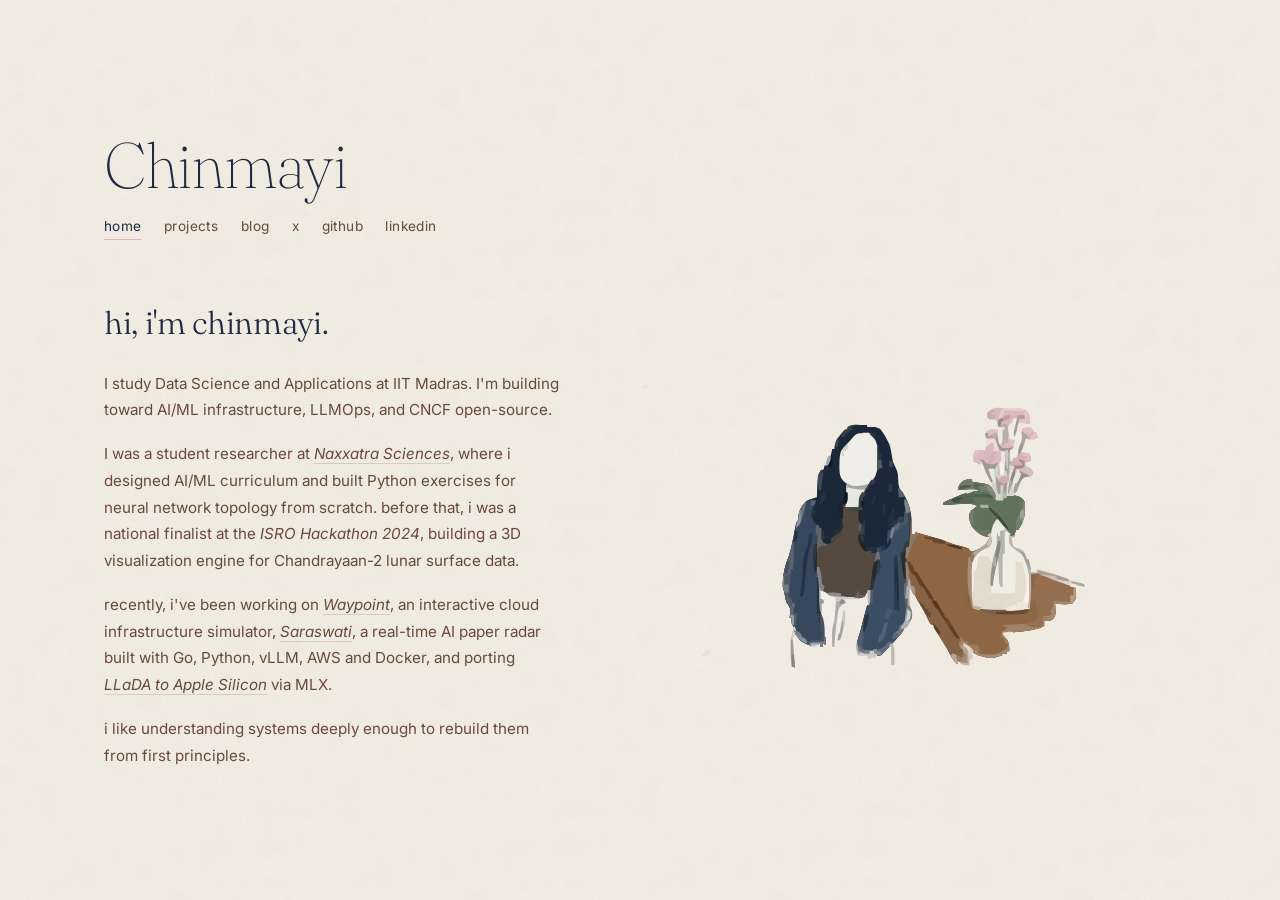
==== index.html @ 8ef13b46 "v1 of minimalistic v" ====
<!DOCTYPE html>
<html lang="en">

<head>
  <meta charset="UTF-8">
  <meta name="viewport" content="width=device-width, initial-scale=1.0">
  <title>Chinmayi</title>
  <meta name="description" content="Chinmayi — systems, inference, open source.">
  <meta name="author" content="Chinmayi">
  <link rel="preconnect" href="https://fonts.googleapis.com">
  <link rel="preconnect" href="https://fonts.gstatic.com" crossorigin>
  <link
    href="https://fonts.googleapis.com/css2?family=Fraunces:opsz,wght@9..144,100;9..144,300;9..144,400;9..144,600&family=Inter:wght@400;500&display=swap"
    rel="stylesheet">
  <link rel="stylesheet" href="style.css">
</head>

<body>
  <div class="page-home">

    <header class="site-header">
      <h1 class="site-title"><a href="/">Chinmayi</a></h1>
      <nav class="site-nav" aria-label="Main navigation">
        <a class="nav-link active" href="/">home</a>
        <a class="nav-link" href="/projects">projects</a>
        <a class="nav-link" href="/blogs">blog</a>
        <a href="https://x.com/realrizzler13" class="nav-link" target="_blank" rel="noopener">X</a>
        <a href="https://github.com/rizzler13" class="nav-link" target="_blank" rel="noopener">GitHub</a>
        <a href="https://www.linkedin.com/in/chinmayi-kr" class="nav-link" target="_blank" rel="noopener">LinkedIn</a>
      </nav>
    </header>

    <main>
      <div class="hero">

        <div class="hero-text">
          <h2 class="greeting">hi, i'm chinmayi.</h2>

          <div class="bio">
            <p>I study Data Science and Applications at
              IIT Madras. I'm building toward AI/ML
              infrastructure, LLMOps, and CNCF open-source.</p>

            <p>I was a student researcher at <i><a href="https://naxxatra.com" target="_blank" rel="noopener">Naxxatra
                  Sciences</a></i>,
              where i designed AI/ML curriculum and built Python exercises for neural network topology from
              scratch. before that, i was a national finalist at the <i>ISRO Hackathon 2024</i>, building a 3D
              visualization engine for Chandrayaan-2 lunar surface data.</p>

            <p>recently, i've been working on <i><a href="https://d30924xgb9fh2u.cloudfront.net" target="_blank"
                  rel="noopener">Waypoint</a></i>, an interactive cloud infrastructure simulator, <i><a
                  href="https://d22a5eltm3ki72.cloudfront.net" target="_blank" rel="noopener">Saraswati</a></i>, a
              real-time AI paper radar built with Go, Python, vLLM, AWS and
              Docker, and porting <i><a href="https://github.com/Chinmayi-KR/diffusion-mlx" target="_blank"
                  rel="noopener">LLaDA to Apple
                  Silicon</a></i> via MLX.</p>

            <p>i like understanding systems deeply enough to rebuild them from first principles.</p>
          </div>
        </div>

        <div class="hero-illustration">
          <img src="picsvg.svg" alt="Illustration of Chinmayi" width="476" height="312">
        </div>

      </div>
    </main>

  </div>
</body>

</html>
---- style.css ----
@import url('https://fonts.googleapis.com/css2?family=Fraunces:opsz,wght@9..144,100;9..144,300;9..144,400;9..144,600&family=Inter:wght@400;500&display=swap');

/* ═══════════════════════════════════════════
   Design Tokens
   ═══════════════════════════════════════════ */

:root {
  --cream: #F3EEE4;
  --cream-dark: #E8E1D5;
  --navy: #1F2A44;
  --terracotta: #6B4A3A;
  --blush: #E8B4C0;
  --border: #D8D0C4;
  --border-light: #E5DDD1;

  --font-serif: 'Fraunces', 'Georgia', serif;
  --font-sans: 'Inter', -apple-system, 'Helvetica Neue', sans-serif;
}

/* ═══════════════════════════════════════════
   Reset & Base
   ═══════════════════════════════════════════ */

*,
*::before,
*::after {
  margin: 0;
  padding: 0;
  box-sizing: border-box;
}

html {
  scroll-behavior: smooth;
  background: var(--cream);
}

body {
  min-height: 100vh;
  background: var(--cream);
  color: var(--terracotta);
  font-family: var(--font-sans);
  font-size: 16px;
  line-height: 1.78;
  -webkit-font-smoothing: antialiased;
  -moz-osx-font-smoothing: grayscale;
}

/* ═══════════════════════════════════════════
   Paper-grain noise texture — crushed paper
   ═══════════════════════════════════════════ */

body::before {
  content: '';
  position: fixed;
  inset: 0;
  z-index: 9999;
  pointer-events: none;
  opacity: 0.06;
  mix-blend-mode: multiply;
  background-image: url("data:image/svg+xml,%3Csvg xmlns='http://www.w3.org/2000/svg' width='400' height='400'%3E%3Cfilter id='n'%3E%3CfeTurbulence type='fractalNoise' baseFrequency='0.65' numOctaves='5' stitchTiles='stitch'/%3E%3CfeColorMatrix type='saturate' values='0'/%3E%3C/filter%3E%3Crect width='400' height='400' filter='url(%23n)' opacity='1'/%3E%3C/svg%3E");
  background-repeat: repeat;
  background-size: 400px 400px;
}

/* Secondary crumple layer for more realism */
body::after {
  content: '';
  position: fixed;
  inset: 0;
  z-index: 9998;
  pointer-events: none;
  opacity: 0.035;
  mix-blend-mode: multiply;
  background-image: url("data:image/svg+xml,%3Csvg xmlns='http://www.w3.org/2000/svg' width='300' height='300'%3E%3Cfilter id='c'%3E%3CfeTurbulence type='turbulence' baseFrequency='0.03' numOctaves='3' seed='5' stitchTiles='stitch'/%3E%3CfeColorMatrix type='saturate' values='0'/%3E%3C/filter%3E%3Crect width='300' height='300' filter='url(%23c)' opacity='1'/%3E%3C/svg%3E");
  background-repeat: repeat;
  background-size: 300px 300px;
}

/* ═══════════════════════════════════════════
   Selection
   ═══════════════════════════════════════════ */

::selection {
  background: var(--blush);
  color: var(--navy);
}

/* ═══════════════════════════════════════════
   Links
   ═══════════════════════════════════════════ */

a {
  color: var(--terracotta);
  text-decoration: none;
  transition: color 0.2s ease;
}

a:hover {
  color: var(--navy);
}

/* ═══════════════════════════════════════════
   HOME PAGE — Full Viewport Landing
   ═══════════════════════════════════════════ */

.page-home {
  display: flex;
  flex-direction: column;
  justify-content: center;
  min-height: 100vh;
  max-width: 1200px;
  margin: 0 auto;
  padding: clamp(1.5rem, 3vw, 2.5rem) clamp(2rem, 5vw, 5rem);
  animation: fadeIn 0.6s ease-out both;
}

/* ═══════════════════════════════════════════
   INNER PAGES — Scrollable
   ═══════════════════════════════════════════ */

.page-inner {
  max-width: 1000px;
  margin: 0 auto;
  padding: clamp(2rem, 3vw, 3rem) clamp(2rem, 5vw, 5rem);
  padding-bottom: clamp(5rem, 10vw, 10rem);
  animation: fadeIn 0.6s ease-out both;
}

/* ═══════════════════════════════════════════
   Header
   ═══════════════════════════════════════════ */

.site-header {
  margin-bottom: clamp(2.5rem, 5vw, 4rem);
}

.site-title {
  font-family: var(--font-serif);
  font-size: clamp(2.8rem, 5.5vw, 4rem);
  font-weight: 100;
  color: var(--navy);
  line-height: 1.05;
  letter-spacing: -0.02em;
  margin-bottom: 1rem;
}

.site-title a {
  color: var(--navy);
  border: none;
}

.site-title a:hover {
  color: var(--navy);
  opacity: 0.7;
}

.site-nav {
  display: flex;
  flex-wrap: wrap;
  gap: 0.4rem 1.4rem;
  align-items: baseline;
}

.nav-link {
  font-family: var(--font-sans);
  font-size: 0.85rem;
  font-weight: 400;
  color: var(--terracotta);
  letter-spacing: 0.03em;
  text-transform: lowercase;
  border-bottom: 1px solid transparent;
  padding-bottom: 1px;
  transition: color 0.2s ease, border-color 0.25s ease;
}

.nav-link:hover {
  color: var(--navy);
  border-bottom-color: var(--navy);
}

.nav-link.active {
  color: var(--navy);
  border-bottom-color: var(--blush);
}

/* ═══════════════════════════════════════════
   Hero — Intro + Large Illustration
   ═══════════════════════════════════════════ */

.hero {
  display: grid;
  grid-template-columns: 1fr 1.2fr;
  gap: clamp(2.5rem, 5vw, 5rem);
  align-items: center;
}

.hero-text {
  max-width: 48ch;
}

.hero-illustration {
  display: flex;
  justify-content: center;
  align-items: center;
}

.hero-illustration img {
  width: 100%;
  max-width: 520px;
  height: auto;
  display: block;
  mix-blend-mode: multiply;
}

/* ═══════════════════════════════════════════
   Greeting / Headings
   ═══════════════════════════════════════════ */

.greeting {
  font-family: var(--font-serif);
  font-size: clamp(1.5rem, 3vw, 2rem);
  font-weight: 300;
  color: var(--navy);
  line-height: 1.2;
  letter-spacing: -0.01em;
  margin-bottom: 1.75rem;
}

.section-heading {
  font-family: var(--font-serif);
  font-size: clamp(1.4rem, 3vw, 1.8rem);
  font-weight: 300;
  color: var(--navy);
  line-height: 1.2;
  letter-spacing: -0.01em;
  margin-bottom: 2rem;
  padding-bottom: 0.75rem;
  border-bottom: 1px solid var(--border);
}

/* ═══════════════════════════════════════════
   Bio / Prose
   ═══════════════════════════════════════════ */

.bio p {
  margin-bottom: 1.1rem;
  color: var(--terracotta);
  font-size: 0.95rem;
  line-height: 1.75;
}

.bio p:last-child {
  margin-bottom: 0;
}

.bio a {
  border-bottom: 1px solid var(--border);
  transition: border-color 0.2s ease, color 0.2s ease;
}

.bio a:hover {
  color: var(--navy);
  border-bottom-color: var(--terracotta);
}

.bio i {
  font-style: italic;
}

.bio strong {
  color: var(--navy);
  font-weight: 500;
}

/* ═══════════════════════════════════════════
   Project Rows — with blended illustrations
   ═══════════════════════════════════════════ */

.project-list {
  display: grid;
  gap: 0;
}

.project-row {
  display: grid;
  grid-template-columns: 1fr 200px;
  gap: 2.5rem;
  align-items: center;
  padding: 2rem 0;
  border-bottom: 1px solid var(--border-light);
  transition: border-color 0.2s ease;
}

.project-row:first-child {
  padding-top: 0;
}

.project-row:last-child {
  border-bottom: none;
}

.project-row:hover {
  border-bottom-color: var(--terracotta);
}

.project-title {
  font-family: var(--font-serif);
  font-size: 1.2rem;
  font-weight: 300;
  color: var(--navy);
  line-height: 1.3;
}

.project-title a {
  color: var(--navy);
  border-bottom: 1px solid transparent;
  transition: border-color 0.25s ease;
}

.project-title a:hover {
  border-bottom-color: var(--terracotta);
}

.project-desc {
  font-size: 0.9rem;
  color: var(--terracotta);
  line-height: 1.65;
  margin-top: 0.3rem;
  opacity: 0.85;
}

.project-meta {
  font-size: 0.78rem;
  color: var(--terracotta);
  opacity: 0.5;
  margin-top: 0.2rem;
  letter-spacing: 0.01em;
}

.project-illustration {
  display: flex;
  justify-content: center;
  align-items: center;
}

.project-illustration img {
  width: 100%;
  max-width: 180px;
  height: auto;
  display: block;
  mix-blend-mode: multiply;
  transition: transform 0.25s ease;
}

.project-row:hover .project-illustration img {
  transform: scale(1.03);
}

/* ═══════════════════════════════════════════
   Blog List
   ═══════════════════════════════════════════ */

.blog-list {
  display: grid;
  gap: 0;
}

.blog-item {
  padding: 1.25rem 0;
  border-bottom: 1px solid var(--border-light);
}

.blog-item:first-child {
  padding-top: 0;
}

.blog-item:last-child {
  border-bottom: none;
}

.blog-title {
  font-family: var(--font-serif);
  font-size: 1.15rem;
  font-weight: 300;
  color: var(--navy);
  line-height: 1.35;
}

.blog-title a {
  color: var(--navy);
  border-bottom: 1px solid transparent;
  transition: border-color 0.25s ease;
}

.blog-title a:hover {
  border-bottom-color: var(--terracotta);
}

.blog-date {
  font-size: 0.78rem;
  color: var(--terracotta);
  opacity: 0.5;
  margin-top: 0.15rem;
}

/* ═══════════════════════════════════════════
   Screen-reader only
   ═══════════════════════════════════════════ */

.sr-only {
  position: absolute;
  width: 1px;
  height: 1px;
  padding: 0;
  margin: -1px;
  overflow: hidden;
  clip: rect(0, 0, 0, 0);
  white-space: nowrap;
  border: 0;
}

/* ═══════════════════════════════════════════
   Animation
   ═══════════════════════════════════════════ */

@keyframes fadeIn {
  from {
    opacity: 0;
    transform: translateY(10px);
  }

  to {
    opacity: 1;
    transform: translateY(0);
  }
}

/* ═══════════════════════════════════════════
   Responsive
   ═══════════════════════════════════════════ */

@media screen and (max-width: 768px) {
  .hero {
    grid-template-columns: 1fr;
    gap: 2rem;
  }

  .hero-illustration {
    order: -1;
  }

  .hero-illustration img {
    max-width: 320px;
  }

  .page-home {
    min-height: auto;
    padding-top: 2rem;
    padding-bottom: 3rem;
  }

  .site-title {
    font-size: clamp(2.2rem, 8vw, 2.8rem);
  }

  .greeting {
    font-size: 1.3rem;
  }

  .nav-link {
    font-size: 0.8rem;
  }

  .project-row {
    grid-template-columns: 1fr 140px;
    gap: 1.5rem;
    padding: 1.5rem 0;
  }

  .project-illustration img {
    max-width: 120px;
  }
}

@media screen and (max-width: 480px) {
  .project-row {
    grid-template-columns: 1fr 100px;
    gap: 1rem;
    padding: 1.25rem 0;
  }

  .project-illustration img {
    max-width: 88px;
  }

  .hero-illustration img {
    max-width: 240px;
  }
}

/* ═══════════════════════════════════════════
   Reduced Motion
   ═══════════════════════════════════════════ */

@media (prefers-reduced-motion: reduce) {

  .page-home,
  .page-inner {
    animation: none;
  }

  a,
  .nav-link,
  .project-title a,
  .blog-title a,
  .bio a,
  .project-row,
  .project-illustration img,
  .site-title a {
    transition: none;
  }
}
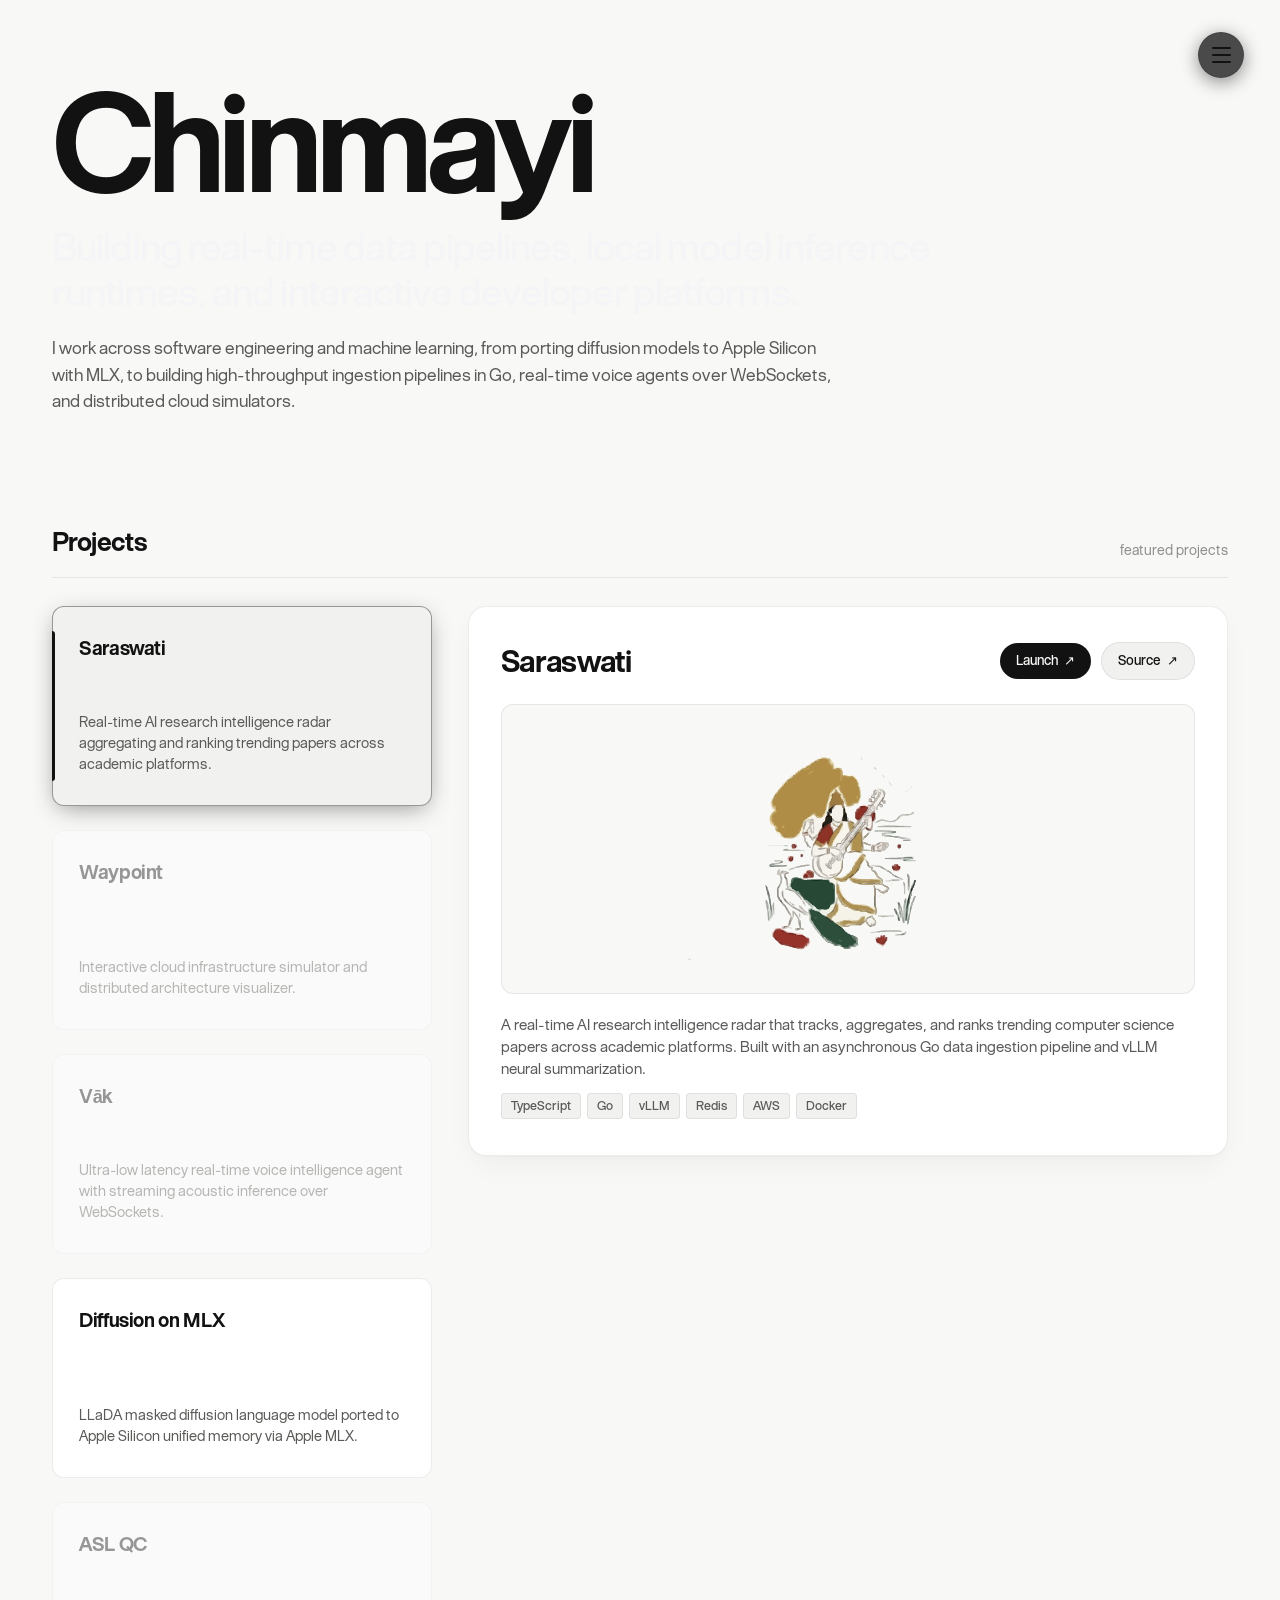
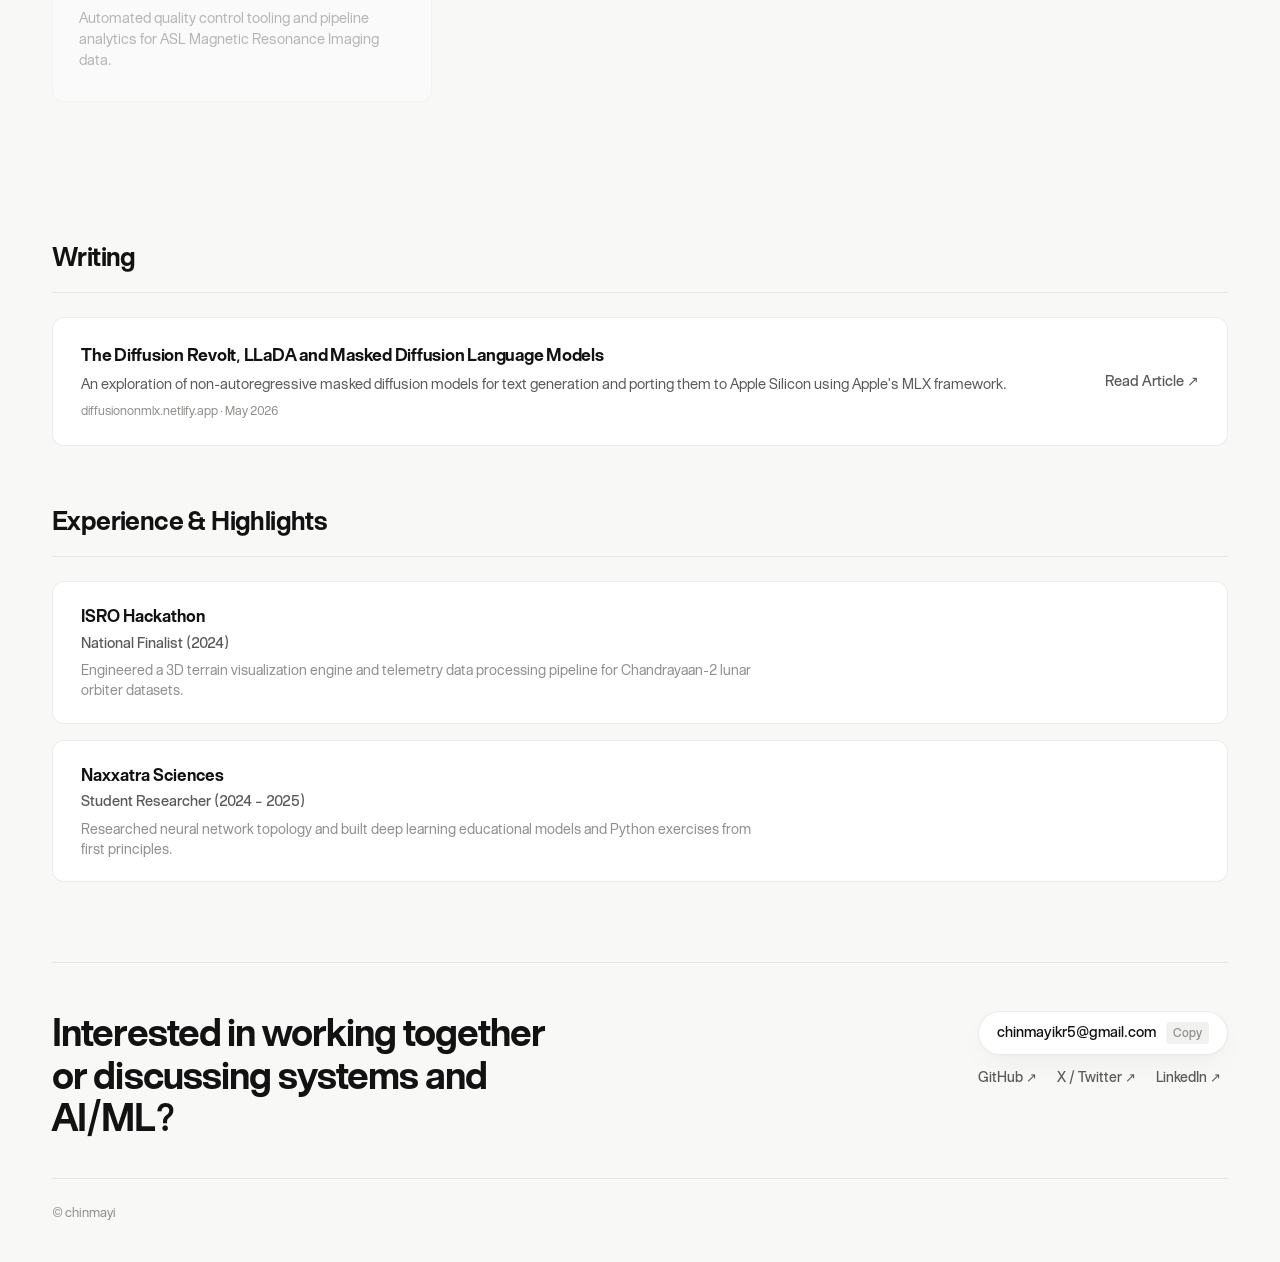
==== commit c6eff572: "redesign" ====
--- a/index.html
+++ b/index.html
@@ -4,69 +4,501 @@
 <head>
   <meta charset="UTF-8">
   <meta name="viewport" content="width=device-width, initial-scale=1.0">
-  <title>Chinmayi</title>
-  <meta name="description" content="Chinmayi — systems, inference, open source.">
-  <meta name="author" content="Chinmayi">
-  <link rel="preconnect" href="https://fonts.googleapis.com">
-  <link rel="preconnect" href="https://fonts.gstatic.com" crossorigin>
-  <link
-    href="https://fonts.googleapis.com/css2?family=Fraunces:opsz,wght@9..144,100;9..144,300;9..144,400;9..144,600&family=Inter:wght@400;500&display=swap"
-    rel="stylesheet">
-  <link rel="stylesheet" href="style.css">
+  <title>Chinmayi K R — SDE & AI/ML Engineer</title>
+  <meta name="description"
+    content="Chinmayi K R. Software Development Engineer & AI/ML Engineer building real-time systems, inference runtimes, and developer tools.">
+  <meta name="author" content="Chinmayi K R">
+  <link rel="icon"
+    href="data:image/svg+xml,<svg xmlns='http://www.w3.org/2000/svg' viewBox='0 0 100 100'><text y='.9em' font-size='90'>✦</text></svg>">
+
+  <!-- Open Graph -->
+  <meta property="og:type" content="website">
+  <meta property="og:title" content="Chinmayi K R — SDE & AI/ML Engineer">
+  <meta property="og:description"
+    content="Software Development Engineer & AI/ML Engineer building real-time systems, inference runtimes, and developer tools.">
+  <meta name="twitter:card" content="summary_large_image">
+
+  <!-- Preload authentic modern grotesk & display fonts -->
+  <link rel="preload" href="/fonts/BT-Grotesk-Regular.woff2" as="font" type="font/woff2" crossorigin>
+  <link rel="preload" href="/fonts/BT-Grotesk-Medium.woff2" as="font" type="font/woff2" crossorigin>
+  <link rel="preload" href="/fonts/BT-Grotesk-Bold.woff2" as="font" type="font/woff2" crossorigin>
+  <link rel="preload" href="/fonts/BT-Glyphius-Bold.woff2" as="font" type="font/woff2" crossorigin>
+
+  <link rel="stylesheet" href="/style.css">
 </head>
 
 <body>
-  <div class="page-home">
-
-    <header class="site-header">
-      <h1 class="site-title"><a href="/">Chinmayi</a></h1>
-      <nav class="site-nav" aria-label="Main navigation">
-        <a class="nav-link active" href="/">home</a>
-        <a class="nav-link" href="/projects">projects</a>
-        <a class="nav-link" href="/blogs">blog</a>
-        <a href="https://x.com/realrizzler13" class="nav-link" target="_blank" rel="noopener">X</a>
-        <a href="https://github.com/rizzler13" class="nav-link" target="_blank" rel="noopener">GitHub</a>
-        <a href="https://www.linkedin.com/in/chinmayi-kr" class="nav-link" target="_blank" rel="noopener">LinkedIn</a>
-      </nav>
-    </header>
-
-    <main>
-      <div class="hero">
-
-        <div class="hero-text">
-          <h2 class="greeting">hi, i'm chinmayi.</h2>
-
-          <div class="bio">
-            <p>I study Data Science and Applications at
-              IIT Madras. I'm building toward AI/ML
-              infrastructure, LLMOps, and CNCF open-source.</p>
-
-            <p>I was a student researcher at <i><a href="https://naxxatra.com" target="_blank" rel="noopener">Naxxatra
-                  Sciences</a></i>,
-              where i designed AI/ML curriculum and built Python exercises for neural network topology from
-              scratch. before that, i was a national finalist at the <i>ISRO Hackathon 2024</i>, building a 3D
-              visualization engine for Chandrayaan-2 lunar surface data.</p>
-
-            <p>recently, i've been working on <i><a href="https://d30924xgb9fh2u.cloudfront.net" target="_blank"
-                  rel="noopener">Waypoint</a></i>, an interactive cloud infrastructure simulator, <i><a
-                  href="https://d22a5eltm3ki72.cloudfront.net" target="_blank" rel="noopener">Saraswati</a></i>, a
-              real-time AI paper radar built with Go, Python, vLLM, AWS and
-              Docker, and porting <i><a href="https://github.com/Chinmayi-KR/diffusion-mlx" target="_blank"
-                  rel="noopener">LLaDA to Apple
-                  Silicon</a></i> via MLX.</p>
-
-            <p>i like understanding systems deeply enough to rebuild them from first principles.</p>
+
+  <!-- ── 3-Line Menu Trigger Button (Top Right Corner) ─────────── -->
+  <button class="menu-trigger-btn" id="menuToggle" aria-label="Toggle navigation menu" aria-expanded="false"
+    aria-controls="menuDropdown">
+    <span class="menu-bar"></span>
+    <span class="menu-bar"></span>
+    <span class="menu-bar"></span>
+  </button>
+
+  <!-- Menu Backdrop Scrim -->
+  <div class="menu-backdrop" id="menuBackdrop" aria-hidden="true"></div>
+
+  <!-- Concealed Menu Dropdown -->
+  <div class="menu-dropdown" id="menuDropdown" role="dialog" aria-modal="true" aria-label="Main navigation menu">
+    <nav class="drawer-nav">
+      <a href="#projects" class="drawer-nav-item">
+        <span class="drawer-nav-label">Projects</span>
+        <span class="drawer-nav-arrow" aria-hidden="true">↗</span>
+      </a>
+      <a href="/blogs" class="drawer-nav-item">
+        <span class="drawer-nav-label">Writing</span>
+        <span class="drawer-nav-arrow" aria-hidden="true">↗</span>
+      </a>
+      <a href="#experience" class="drawer-nav-item">
+        <span class="drawer-nav-label">Experience</span>
+        <span class="drawer-nav-arrow" aria-hidden="true">↗</span>
+      </a>
+      <a href="#contact" class="drawer-nav-item">
+        <span class="drawer-nav-label">Contact</span>
+        <span class="drawer-nav-arrow" aria-hidden="true">↗</span>
+      </a>
+    </nav>
+  </div>
+
+  <div class="page-container">
+
+    <!-- ── Hero Section (Direct, clean, no jargon) ────────────────── -->
+    <section class="hero-section" aria-label="Introduction">
+      <div class="hero-brand-masthead">
+        <h1 class="hero-brand-title">Chinmayi</h1>
+      </div>
+
+      <p class="hero-statement">
+        Building real-time data pipelines, local model inference runtimes, and interactive developer platforms.
+      </p>
+
+      <p class="hero-bio-text">
+        I work across software engineering and machine learning, from porting diffusion models to Apple Silicon with
+        MLX, to building high-throughput ingestion pipelines in Go, real-time voice agents over WebSockets, and
+        distributed cloud simulators.
+      </p>
+    </section>
+
+    <!-- ── Projects Showcase (Scroll-Driven Interactive Deck) ──── -->
+    <section id="projects" aria-labelledby="heading-projects">
+      <div class="section-header-row">
+        <h2 class="section-title" id="heading-projects">Projects</h2>
+        <span class="section-aside-link">featured projects</span>
+      </div>
+
+      <div class="systems-deck" id="systemsDeck">
+
+        <!-- Left: Project Selector List (Scroll-Driven Triggers) -->
+        <div class="deck-index-list" role="tablist" aria-label="Project selection">
+
+          <button class="deck-item-btn active" onclick="handleProjectClick(0)" id="proj-tab-0" data-index="0" role="tab"
+            aria-selected="true">
+            <h3 class="deck-item-name">Saraswati</h3>
+            <p class="deck-item-tagline">
+              Real-time AI research intelligence radar aggregating and ranking trending papers across academic
+              platforms.
+            </p>
+          </button>
+
+          <button class="deck-item-btn" onclick="handleProjectClick(1)" id="proj-tab-1" data-index="1" role="tab"
+            aria-selected="false">
+            <h3 class="deck-item-name">Waypoint</h3>
+            <p class="deck-item-tagline">
+              Interactive cloud infrastructure simulator and distributed architecture visualizer.
+            </p>
+          </button>
+
+          <button class="deck-item-btn" onclick="handleProjectClick(2)" id="proj-tab-2" data-index="2" role="tab"
+            aria-selected="false">
+            <h3 class="deck-item-name">Vāk</h3>
+            <p class="deck-item-tagline">
+              Ultra-low latency real-time voice intelligence agent with streaming acoustic inference over WebSockets.
+            </p>
+          </button>
+
+          <button class="deck-item-btn" onclick="handleProjectClick(3)" id="proj-tab-3" data-index="3" role="tab"
+            aria-selected="false">
+            <h3 class="deck-item-name">Diffusion on MLX</h3>
+            <p class="deck-item-tagline">
+              LLaDA masked diffusion language model ported to Apple Silicon unified memory via Apple MLX.
+            </p>
+          </button>
+
+          <button class="deck-item-btn" onclick="handleProjectClick(4)" id="proj-tab-4" data-index="4" role="tab"
+            aria-selected="false">
+            <h3 class="deck-item-name">ASL QC</h3>
+            <p class="deck-item-tagline">
+              Automated quality control tooling and pipeline analytics for ASL Magnetic Resonance Imaging data.
+            </p>
+          </button>
+
+        </div>
+
+        <!-- Right: Viewport Stage -->
+        <div class="deck-viewport-stage" id="viewportCard">
+          <div class="viewport-head">
+            <h3 class="viewport-title" id="viewTitle">Saraswati</h3>
+            <div class="viewport-actions">
+              <a href="https://d22a5eltm3ki72.cloudfront.net/" target="_blank" rel="noopener" class="btn-pill-primary"
+                id="viewLiveBtn">
+                <span>Launch</span>
+                <span aria-hidden="true">↗</span>
+              </a>
+              <a href="https://github.com/Chinmayi-KR" target="_blank" rel="noopener" class="btn-pill-secondary"
+                id="viewSourceBtn">
+                <span>Source</span>
+                <span aria-hidden="true">↗</span>
+              </a>
+            </div>
+          </div>
+
+          <div class="viewport-canvas-frame">
+            <img src="/sarasvg.svg" alt="Project visual" id="viewImage" loading="eager">
+          </div>
+
+          <div class="viewport-footer">
+            <p class="viewport-desc" id="viewDesc">
+              A real-time AI research intelligence radar that tracks, aggregates, and ranks trending computer science
+              papers across academic platforms. Built with an asynchronous Go data ingestion pipeline and vLLM neural
+              summarization.
+            </p>
+            <div class="viewport-stack-pills" id="viewStack">
+              <span class="stack-tag-pill">TypeScript</span>
+              <span class="stack-tag-pill">Go</span>
+              <span class="stack-tag-pill">vLLM</span>
+              <span class="stack-tag-pill">Redis</span>
+              <span class="stack-tag-pill">AWS</span>
+              <span class="stack-tag-pill">Docker</span>
+            </div>
           </div>
         </div>
 
-        <div class="hero-illustration">
-          <img src="picsvg.svg" alt="Illustration of Chinmayi" width="476" height="312">
+      </div>
+    </section>
+
+    <!-- ── Writing (100% Authentic — Only Real Blog Post) ──────────── -->
+    <section id="writing" aria-labelledby="heading-writing">
+      <div class="section-header-row">
+        <h2 class="section-title" id="heading-writing">Writing</h2>
+      </div>
+
+      <div class="writing-container">
+        <a href="https://diffusiononmlx.netlify.app/" target="_blank" rel="noopener" class="writing-card">
+          <div class="writing-info">
+            <h3 class="writing-headline">The Diffusion Revolt, LLaDA and Masked Diffusion Language Models</h3>
+            <p class="writing-summary">
+              An exploration of non-autoregressive masked diffusion models for text generation and porting them to Apple
+              Silicon using Apple's MLX framework.
+            </p>
+            <span class="writing-meta-tag">diffusiononmlx.netlify.app · May 2026</span>
+          </div>
+          <span class="writing-arrow-btn">Read Article ↗</span>
+        </a>
+      </div>
+    </section>
+
+    <!-- ── Experience (Verified Milestones, No Jargon) ────────────── -->
+    <section id="experience" aria-labelledby="heading-exp">
+      <div class="section-header-row">
+        <h2 class="section-title" id="heading-exp">Experience &amp; Highlights</h2>
+      </div>
+
+      <div class="experience-list">
+        <div class="experience-item">
+          <div class="experience-content">
+            <h3 class="experience-org">ISRO Hackathon</h3>
+            <p class="experience-role">National Finalist (2024)</p>
+            <p class="experience-desc">
+              Engineered a 3D terrain visualization engine and telemetry data processing pipeline for Chandrayaan-2
+              lunar orbiter datasets.
+            </p>
+          </div>
         </div>
 
-      </div>
-    </main>
+        <div class="experience-item">
+          <div class="experience-content">
+            <h3 class="experience-org">Naxxatra Sciences</h3>
+            <p class="experience-role">Student Researcher (2024 – 2025)</p>
+            <p class="experience-desc">
+              Researched neural network topology and built deep learning educational models and Python exercises from
+              first principles.
+            </p>
+          </div>
+        </div>
+      </div>
+    </section>
+
+    <!-- ── Minimal Footer / Contact ────────────────────────────────── -->
+    <footer class="footer-shell" id="contact" role="contentinfo">
+      <div class="footer-top">
+        <h2 class="footer-heading">
+          Interested in working together or discussing systems and AI/ML?
+        </h2>
+
+        <div class="footer-contact-actions">
+          <button class="copy-email-card" onclick="copyEmail('chinmayikr5@gmail.com', this)">
+            <span class="copy-email-text">chinmayikr5@gmail.com</span>
+            <span class="copy-email-badge">Copy</span>
+          </button>
+
+          <nav class="footer-socials" aria-label="External profiles">
+            <a href="https://github.com/rizzler13" target="_blank" rel="noopener">GitHub ↗</a>
+            <a href="https://x.com/realrizzler13" target="_blank" rel="noopener">X / Twitter ↗</a>
+            <a href="https://www.linkedin.com/in/chinmayi-kr" target="_blank" rel="noopener">LinkedIn ↗</a>
+          </nav>
+        </div>
+      </div>
+
+      <div class="footer-bottom">
+        <span>© chinmayi</span>
+      </div>
+    </footer>
 
   </div>
+
+  <!-- Toast Notification -->
+  <div class="toast-notice" id="toastNotice" role="status" aria-live="polite">
+    Copied to clipboard
+  </div>
+
+  <!-- ── Interactive Client Script ──────────────────────────────── -->
+  <script>
+    const projects = [
+      {
+        title: "Saraswati",
+        desc: "A real-time AI research intelligence radar that tracks, aggregates, and ranks trending computer science papers across academic platforms. Built with an asynchronous Go data ingestion pipeline and vLLM neural summarization.",
+        image: "/sarasvg.svg",
+        stack: ["TypeScript", "Go", "vLLM", "Redis", "AWS", "Docker"],
+        live: "https://d22a5eltm3ki72.cloudfront.net/",
+        source: "https://github.com/Chinmayi-KR"
+      },
+      {
+        title: "Waypoint",
+        desc: "Interactive cloud infrastructure simulator and learning platform. Walk through a live-evolving architectural diagram simulating distributed topologies, traffic surges, and failover states.",
+        image: "/cloudsvg.svg",
+        stack: ["Next.js", "React Flow", "MDX", "TailwindCSS"],
+        live: "https://d30924xgb9fh2u.cloudfront.net/",
+        source: "https://github.com/Chinmayi-KR"
+      },
+      {
+        title: "Vāk",
+        desc: "An ultra-low latency real-time voice intelligence agent designed to guide structured discussions and keep dialogue focused, featuring streaming acoustic inference over WebSockets.",
+        image: "/vaksvg.svg",
+        stack: ["Python", "WebSockets", "Streaming Audio"],
+        live: "https://d3bxrzk8mr4zou.cloudfront.net/",
+        source: "https://github.com/rizzler13"
+      },
+      {
+        title: "Diffusion on MLX",
+        desc: "Port of the LLaDA masked diffusion language model to Apple Silicon unified memory architecture via Apple MLX. Achieves hardware-optimized local generation without PyTorch runtime overhead by exploiting native unified memory bandwidth.",
+        image: "/domsvg.svg",
+        stack: ["Python", "Apple MLX", "Diffusion Transformers", "Metal"],
+        live: "https://github.com/Chinmayi-KR/diffusion-mlx",
+        source: "https://github.com/Chinmayi-KR/diffusion-mlx"
+      },
+      {
+        title: "ASL QC",
+        desc: "Automated quality control tooling and pipeline analytics for Arterial Spin Labeling (ASL) Magnetic Resonance Imaging data in neurological research.",
+        image: "/mrisvg.svg",
+        stack: ["Python", "NumPy", "Signal Processing"],
+        live: "https://github.com/rizzler13/asl-qc",
+        source: "https://github.com/rizzler13/asl-qc"
+      }
+    ];
+
+    let currentProjectIndex = 0;
+    let isManualClick = false;
+    let manualClickTimeout = null;
+    let isTicking = false;
+
+    function selectProject(index, animate = true) {
+      if (index < 0 || index >= projects.length) return;
+      if (index === currentProjectIndex && !animate) return;
+      currentProjectIndex = index;
+      const p = projects[index];
+
+      // Update tabs
+      for (let i = 0; i < projects.length; i++) {
+        const tab = document.getElementById(`proj-tab-${i}`);
+        if (tab) {
+          const isActive = (i === index);
+          tab.classList.toggle("active", isActive);
+          tab.setAttribute("aria-selected", isActive ? "true" : "false");
+        }
+      }
+
+      // Update viewport stage with smooth content crossfade
+      const stage = document.getElementById("viewportCard");
+      if (animate && stage) {
+        stage.classList.add("switching");
+      }
+
+      setTimeout(() => {
+        const elTitle = document.getElementById("viewTitle");
+        const elDesc = document.getElementById("viewDesc");
+        const elImg = document.getElementById("viewImage");
+        const elLive = document.getElementById("viewLiveBtn");
+        const elSource = document.getElementById("viewSourceBtn");
+        const elStack = document.getElementById("viewStack");
+
+        if (elTitle) elTitle.textContent = p.title;
+        if (elDesc) elDesc.textContent = p.desc;
+        if (elImg) {
+          elImg.src = p.image;
+          elImg.alt = `${p.title} visual`;
+        }
+        if (elLive) elLive.href = p.live;
+        if (elSource) elSource.href = p.source;
+        if (elStack) {
+          elStack.innerHTML = p.stack.map(s => `<span class="stack-tag-pill">${s}</span>`).join("");
+        }
+
+        if (animate && stage) {
+          setTimeout(() => {
+            stage.classList.remove("switching");
+          }, 30);
+        }
+      }, animate ? 120 : 0);
+    }
+
+    function handleProjectClick(index) {
+      if (index === currentProjectIndex) return;
+      isManualClick = true;
+      selectProject(index, true);
+
+      const tab = document.getElementById(`proj-tab-${index}`);
+      if (tab) {
+        if (window.innerWidth > 960) {
+          const rect = tab.getBoundingClientRect();
+          const targetScrollY = window.scrollY + rect.top - (window.innerHeight * 0.44 - rect.height / 2);
+          window.scrollTo({ top: targetScrollY, behavior: 'smooth' });
+        } else {
+          tab.scrollIntoView({ behavior: 'smooth', block: 'nearest', inline: 'center' });
+        }
+      }
+
+      clearTimeout(manualClickTimeout);
+      manualClickTimeout = setTimeout(() => {
+        isManualClick = false;
+      }, 700);
+    }
+
+    // Cancel manual click lock immediately if the user touches the wheel or screen
+    window.addEventListener("wheel", () => {
+      if (isManualClick) isManualClick = false;
+    }, { passive: true });
+
+    window.addEventListener("touchstart", () => {
+      if (isManualClick) isManualClick = false;
+    }, { passive: true });
+
+    // ── Deterministic, Jitter-Free Scroll-Spy ───────────────────────
+    // Linear progression: tracks project closest to focal line; stops at last project.
+    function evaluateScroll() {
+      if (isManualClick || window.innerWidth <= 960) return;
+
+      const deck = document.getElementById("projects");
+      if (!deck) return;
+      const deckRect = deck.getBoundingClientRect();
+
+      // Only check if project deck is near or within view
+      if (deckRect.bottom < 0 || deckRect.top > window.innerHeight) return;
+
+      const focalY = window.innerHeight * 0.44;
+      const cards = document.querySelectorAll(".deck-item-btn");
+
+      let closestIndex = -1;
+      let minDistance = Infinity;
+
+      cards.forEach((card, idx) => {
+        const rect = card.getBoundingClientRect();
+        const cardCenter = rect.top + rect.height / 2;
+        const distance = Math.abs(cardCenter - focalY);
+        if (distance < minDistance) {
+          minDistance = distance;
+          closestIndex = idx;
+        }
+      });
+
+      if (closestIndex !== -1 && closestIndex !== currentProjectIndex) {
+        selectProject(closestIndex, true);
+      }
+    }
+
+    window.addEventListener("scroll", () => {
+      if (!isTicking) {
+        window.requestAnimationFrame(() => {
+          evaluateScroll();
+          isTicking = false;
+        });
+        isTicking = true;
+      }
+    }, { passive: true });
+
+    // Initial evaluation on load
+    window.addEventListener("DOMContentLoaded", () => {
+      evaluateScroll();
+    });
+
+    // ── 3-Line Menu Interaction ─────────────────────────────────────
+    const menuToggle = document.getElementById("menuToggle");
+    const menuDropdown = document.getElementById("menuDropdown");
+    const menuBackdrop = document.getElementById("menuBackdrop");
+
+    function openMenu() {
+      if (!menuToggle || !menuDropdown) return;
+      menuToggle.classList.add("open");
+      menuToggle.setAttribute("aria-expanded", "true");
+      menuDropdown.classList.add("visible");
+      if (menuBackdrop) menuBackdrop.classList.add("visible");
+    }
+
+    function closeMenu() {
+      if (!menuToggle || !menuDropdown) return;
+      menuToggle.classList.remove("open");
+      menuToggle.setAttribute("aria-expanded", "false");
+      menuDropdown.classList.remove("visible");
+      if (menuBackdrop) menuBackdrop.classList.remove("visible");
+    }
+
+    if (menuToggle) {
+      menuToggle.addEventListener("click", () => {
+        const isOpen = menuToggle.classList.contains("open");
+        if (isOpen) closeMenu();
+        else openMenu();
+      });
+    }
+
+    if (menuBackdrop) {
+      menuBackdrop.addEventListener("click", closeMenu);
+    }
+
+    document.addEventListener("keydown", (e) => {
+      if (e.key === "Escape") closeMenu();
+    });
+
+    document.querySelectorAll(".drawer-nav-item").forEach(item => {
+      item.addEventListener("click", () => {
+        closeMenu();
+      });
+    });
+
+    // Copy Email Toast
+    function copyEmail(text, triggerEl) {
+      navigator.clipboard.writeText(text).then(() => {
+        const toast = document.getElementById("toastNotice");
+        toast.textContent = `Copied ${text} to clipboard`;
+        toast.classList.add("visible");
+        setTimeout(() => {
+          toast.classList.remove("visible");
+        }, 2200);
+      }).catch(() => {
+        window.location.href = `mailto:${text}`;
+      });
+    }
+  </script>
 </body>
 
 </html>
--- a/style.css
+++ b/style.css
@@ -1,522 +1,948 @@
-@import url('https://fonts.googleapis.com/css2?family=Fraunces:opsz,wght@9..144,100;9..144,300;9..144,400;9..144,600&family=Inter:wght@400;500&display=swap');
-
-/* ═══════════════════════════════════════════
-   Design Tokens
-   ═══════════════════════════════════════════ */
-
+/* ═════════════════════════════════════════════════════════════════════
+   CHINMAYI K R — REFINED EDITORIAL DESIGN SYSTEM
+   SDE · AI/ML Engineer
+   Crisp, understated, zero-jargon Swiss Grotesk aesthetics.
+   ═════════════════════════════════════════════════════════════════════ */
+
+/* ── Authentic Modern Grotesk & Editorial Display Fonts ───────── */
+@font-face {
+  font-family: 'BT Grotesk';
+  src: url('/fonts/BT-Grotesk-Regular.woff2') format('woff2');
+  font-weight: 400;
+  font-style: normal;
+  font-display: swap;
+}
+
+@font-face {
+  font-family: 'BT Grotesk';
+  src: url('/fonts/BT-Grotesk-Medium.woff2') format('woff2');
+  font-weight: 500;
+  font-style: normal;
+  font-display: swap;
+}
+
+@font-face {
+  font-family: 'BT Grotesk';
+  src: url('/fonts/BT-Grotesk-Bold.woff2') format('woff2');
+  font-weight: 700;
+  font-style: normal;
+  font-display: swap;
+}
+
+@font-face {
+  font-family: 'BT Glyphius';
+  src: url('/fonts/BT-Glyphius-Regular.woff2') format('woff2');
+  font-weight: 400;
+  font-style: normal;
+  font-display: swap;
+}
+
+@font-face {
+  font-family: 'BT Glyphius';
+  src: url('/fonts/BT-Glyphius-Bold.woff2') format('woff2');
+  font-weight: 700;
+  font-style: normal;
+  font-display: swap;
+}
+
+@font-face {
+  font-family: 'BT Glyphius Bold';
+  src: url('/fonts/BT-Glyphius-Bold.woff2') format('woff2');
+  font-weight: 700;
+  font-style: normal;
+  font-display: swap;
+}
+
+@font-face {
+  font-family: 'F37 Bolton';
+  src: url('/fonts/F37-Bolton-Regular.woff2') format('woff2');
+  font-weight: 400;
+  font-style: normal;
+  font-display: swap;
+}
+
+@font-face {
+  font-family: 'PP Talisman';
+  src: url('/fonts/PPTalisman.woff2') format('woff2');
+  font-weight: 400;
+  font-style: normal;
+  font-display: swap;
+}
+
+/* ── Design Tokens & Variables (Dark-first high-contrast) ───────── */
 :root {
-  --cream: #F3EEE4;
-  --cream-dark: #E8E1D5;
-  --navy: #1F2A44;
-  --terracotta: #6B4A3A;
-  --blush: #E8B4C0;
-  --border: #D8D0C4;
-  --border-light: #E5DDD1;
-
-  --font-serif: 'Fraunces', 'Georgia', serif;
-  --font-sans: 'Inter', -apple-system, 'Helvetica Neue', sans-serif;
-}
-
-/* ═══════════════════════════════════════════
-   Reset & Base
-   ═══════════════════════════════════════════ */
-
-*,
-*::before,
-*::after {
+  --bg-page: #0a0a0c;
+  --bg-surface: #131316;
+  --bg-subtle: #1a1a1f;
+  --bg-hover: #222228;
+  
+  --ink-primary: #f4f4f6;
+  --ink-secondary: #9e9ea6;
+  --ink-tertiary: #6b6b75;
+  --ink-dim: #44444c;
+  
+  --border-hairline: rgba(255, 255, 255, 0.08);
+  --border-medium: rgba(255, 255, 255, 0.16);
+  --border-focus: rgba(255, 255, 255, 0.32);
+  
+  --accent-dot: #10b981;
+  --accent-pill-bg: rgba(255, 255, 255, 0.06);
+  --accent-pill-border: rgba(255, 255, 255, 0.12);
+
+  --font-sans: 'BT Grotesk', -apple-system, BlinkMacSystemFont, 'Inter', 'Segoe UI', Roboto, sans-serif;
+  --font-brand: 'BT Grotesk', -apple-system, BlinkMacSystemFont, 'Inter', 'Segoe UI', Roboto, sans-serif;
+  
+  --radius-xs: 4px;
+  --radius-sm: 8px;
+  --radius-md: 12px;
+  --radius-lg: 18px;
+  --radius-full: 9999px;
+  
+  --shadow-subtle: 0 1px 3px rgba(0, 0, 0, 0.4), 0 12px 32px -8px rgba(0, 0, 0, 0.5);
+  --shadow-elevated: 0 20px 48px -12px rgba(0, 0, 0, 0.7);
+
+  --ease-spring: cubic-bezier(0.16, 1, 0.3, 1);
+  --transition-quick: 0.18s var(--ease-spring);
+  --transition-smooth: 0.32s var(--ease-spring);
+
+  --container-max: 1240px;
+}
+
+/* Light mode support */
+@media (prefers-color-scheme: light) {
+  :root {
+    --bg-page: #f8f8f7;
+    --bg-surface: #ffffff;
+    --bg-subtle: #f1f1ef;
+    --bg-hover: #ecece9;
+    
+    --ink-primary: #121212;
+    --ink-secondary: #5a5a58;
+    --ink-tertiary: #8e8e8b;
+    --ink-dim: #b4b4b1;
+    
+    --border-hairline: rgba(18, 18, 18, 0.08);
+    --border-medium: rgba(18, 18, 18, 0.15);
+    --border-focus: rgba(18, 18, 18, 0.4);
+    
+    --accent-pill-bg: rgba(18, 18, 18, 0.04);
+    --accent-pill-border: rgba(18, 18, 18, 0.1);
+    
+    --shadow-subtle: 0 1px 3px rgba(0, 0, 0, 0.03), 0 12px 32px -8px rgba(0, 0, 0, 0.06);
+    --shadow-elevated: 0 20px 48px -12px rgba(0, 0, 0, 0.1);
+  }
+}
+
+/* ── Reset & Baseline ──────────────────────────────────────────── */
+*, *::before, *::after {
+  box-sizing: border-box;
   margin: 0;
   padding: 0;
-  box-sizing: border-box;
 }
 
 html {
+  font-size: 16px;
   scroll-behavior: smooth;
-  background: var(--cream);
-}
-
-body {
-  min-height: 100vh;
-  background: var(--cream);
-  color: var(--terracotta);
-  font-family: var(--font-sans);
-  font-size: 16px;
-  line-height: 1.78;
+  scroll-padding-top: 80px;
   -webkit-font-smoothing: antialiased;
   -moz-osx-font-smoothing: grayscale;
-}
-
-/* ═══════════════════════════════════════════
-   Paper-grain noise texture — crushed paper
-   ═══════════════════════════════════════════ */
-
-body::before {
-  content: '';
+  background-color: var(--bg-page);
+}
+
+body {
+  background-color: var(--bg-page);
+  color: var(--ink-primary);
+  font-family: var(--font-sans);
+  font-size: 14.5px;
+  line-height: 1.6;
+  overflow-x: hidden;
+  text-rendering: optimizeLegibility;
+}
+
+::selection {
+  background: var(--ink-primary);
+  color: var(--bg-page);
+}
+
+a {
+  color: inherit;
+  text-decoration: none;
+  transition: color var(--transition-quick), opacity var(--transition-quick);
+}
+
+button {
+  background: none;
+  border: none;
+  color: inherit;
+  font: inherit;
+  cursor: pointer;
+}
+
+img, svg {
+  display: block;
+  max-width: 100%;
+}
+
+/* ── Minimal 3-Line Menu Trigger Button (Top Right Corner) ─────── */
+.menu-trigger-btn {
+  position: fixed;
+  top: 32px;
+  right: 36px;
+  z-index: 1000;
+  width: 46px;
+  height: 46px;
+  border-radius: 50%;
+  background: rgba(19, 19, 22, 0.76);
+  backdrop-filter: blur(20px) saturate(180%);
+  -webkit-backdrop-filter: blur(20px) saturate(180%);
+  border: 1px solid var(--border-medium);
+  box-shadow: 0 4px 18px rgba(0, 0, 0, 0.45);
+  display: flex;
+  flex-direction: column;
+  align-items: center;
+  justify-content: center;
+  gap: 5px;
+  cursor: pointer;
+  padding: 0;
+  outline: none;
+  transition: all 0.25s cubic-bezier(0.16, 1, 0.3, 1);
+}
+
+.menu-trigger-btn:hover {
+  background: rgba(30, 30, 36, 0.95);
+  border-color: rgba(255, 255, 255, 0.35);
+  transform: scale(1.06);
+}
+
+.menu-trigger-btn:focus-visible {
+  border-color: var(--ink-primary);
+  box-shadow: 0 0 0 3px rgba(255, 255, 255, 0.2);
+}
+
+.menu-bar {
+  width: 19px;
+  height: 1.75px;
+  background-color: var(--ink-primary);
+  border-radius: 2px;
+  transition: transform 0.28s cubic-bezier(0.16, 1, 0.3, 1),
+              opacity 0.2s ease,
+              width 0.2s ease;
+  transform-origin: center;
+}
+
+/* 3-Line to 'X' Transition */
+.menu-trigger-btn.open .menu-bar:nth-child(1) {
+  transform: translateY(6.75px) rotate(45deg);
+}
+
+.menu-trigger-btn.open .menu-bar:nth-child(2) {
+  opacity: 0;
+  transform: scaleX(0);
+}
+
+.menu-trigger-btn.open .menu-bar:nth-child(3) {
+  transform: translateY(-6.75px) rotate(-45deg);
+}
+
+/* ── Menu Backdrop Scrim ───────────────────────────────────────── */
+.menu-backdrop {
   position: fixed;
   inset: 0;
-  z-index: 9999;
+  z-index: 998;
+  background: rgba(10, 10, 12, 0.65);
+  backdrop-filter: blur(6px);
+  -webkit-backdrop-filter: blur(6px);
+  opacity: 0;
   pointer-events: none;
-  opacity: 0.06;
-  mix-blend-mode: multiply;
-  background-image: url("data:image/svg+xml,%3Csvg xmlns='http://www.w3.org/2000/svg' width='400' height='400'%3E%3Cfilter id='n'%3E%3CfeTurbulence type='fractalNoise' baseFrequency='0.65' numOctaves='5' stitchTiles='stitch'/%3E%3CfeColorMatrix type='saturate' values='0'/%3E%3C/filter%3E%3Crect width='400' height='400' filter='url(%23n)' opacity='1'/%3E%3C/svg%3E");
-  background-repeat: repeat;
-  background-size: 400px 400px;
-}
-
-/* Secondary crumple layer for more realism */
-body::after {
+  transition: opacity 0.25s ease;
+}
+
+.menu-backdrop.visible {
+  opacity: 1;
+  pointer-events: auto;
+}
+
+/* ── Concealed Menu Dropdown Panel ─────────────────────────────── */
+.menu-dropdown {
+  position: fixed;
+  top: 90px;
+  right: 36px;
+  z-index: 999;
+  width: 250px;
+  background: rgba(19, 19, 23, 0.94);
+  backdrop-filter: blur(28px) saturate(200%);
+  -webkit-backdrop-filter: blur(28px) saturate(200%);
+  border: 1px solid var(--border-medium);
+  border-radius: 18px;
+  padding: 12px;
+  box-shadow: 0 20px 48px -12px rgba(0, 0, 0, 0.75), 0 0 0 1px rgba(255, 255, 255, 0.08);
+  opacity: 0;
+  transform: scale(0.94) translateY(-10px);
+  pointer-events: none;
+  transform-origin: top right;
+  transition: transform 0.28s cubic-bezier(0.16, 1, 0.3, 1),
+              opacity 0.22s ease;
+}
+
+.menu-dropdown.visible {
+  opacity: 1;
+  transform: scale(1) translateY(0);
+  pointer-events: auto;
+}
+
+.drawer-nav {
+  display: flex;
+  flex-direction: column;
+  gap: 4px;
+}
+
+.drawer-nav-item {
+  display: flex;
+  align-items: center;
+  justify-content: space-between;
+  padding: 12px 16px;
+  border-radius: 10px;
+  font-size: 15px;
+  font-weight: 500;
+  color: var(--ink-secondary);
+  text-decoration: none;
+  transition: all var(--transition-quick);
+}
+
+.drawer-nav-item:hover, .drawer-nav-item.active {
+  color: var(--ink-primary);
+  background: var(--bg-hover);
+}
+
+.drawer-nav-arrow {
+  font-size: 12px;
+  opacity: 0.5;
+  transition: transform var(--transition-quick), opacity var(--transition-quick);
+}
+
+.drawer-nav-item:hover .drawer-nav-arrow {
+  opacity: 1;
+  transform: translate(2px, -2px);
+}
+
+/* Remove old nav elements completely */
+.nav-shell, .nav-container, .nav-brand, .nav-links, .nav-actions, .nav-role-tag {
+  display: none !important;
+}
+
+/* ── Main Layout Container ─────────────────────────────────────── */
+.page-container {
+  max-width: var(--container-max);
+  margin: 0 auto;
+  padding: 0 32px;
+}
+
+/* ── Hero Section (Direct, clean, no jargon) ───────────────────── */
+.hero-section {
+  padding: 84px 0 52px;
+  display: flex;
+  flex-direction: column;
+  gap: 20px;
+}
+
+.hero-brand-masthead {
+  margin-bottom: 4px;
+}
+
+.hero-brand-title {
+  font-family: var(--font-brand);
+  font-size: clamp(4.2rem, 10.5vw, 8rem);
+  font-weight: 700;
+  letter-spacing: -0.05em;
+  line-height: 0.92;
+  color: var(--ink-primary);
+  margin: 0;
+  display: inline-block;
+}
+
+.hero-statement {
+  font-size: clamp(1.65rem, 2.8vw, 2.35rem);
+  font-weight: 500;
+  line-height: 1.25;
+  letter-spacing: -0.025em;
+  color: rgba(244, 244, 246, 0.92);
+  max-width: 920px;
+  margin: 0;
+}
+
+.hero-bio-text {
+  font-size: 16px;
+  line-height: 1.65;
+  color: var(--ink-secondary);
+  max-width: 780px;
+  margin: 0;
+}
+
+/* ── Section Header ────────────────────────────────────────────── */
+.section-header-row {
+  display: flex;
+  align-items: flex-end;
+  justify-content: space-between;
+  padding-bottom: 16px;
+  margin-top: 56px;
+  border-bottom: 1px solid var(--border-hairline);
+}
+
+.section-title {
+  font-size: 1.5rem;
+  font-weight: 600;
+  letter-spacing: -0.025em;
+}
+
+.section-aside-link {
+  font-size: 13px;
+  color: var(--ink-tertiary);
+  transition: color var(--transition-quick);
+}
+
+.section-aside-link:hover {
+  color: var(--ink-primary);
+}
+
+/* ═════════════════════════════════════════════════════════════════
+   PROJECTS SHOWCASE (Scroll-Driven Interactive Deck)
+   ═════════════════════════════════════════════════════════════════ */
+.systems-deck {
+  display: grid;
+  grid-template-columns: 380px 1fr;
+  gap: 36px;
+  margin-top: 28px;
+  align-items: start;
+  position: relative;
+}
+
+/* Left: Scrollable Trigger Steps */
+.deck-index-list {
+  display: flex;
+  flex-direction: column;
+  gap: 24px;
+  padding-bottom: 80px;
+}
+
+.deck-item-btn {
+  width: 100%;
+  text-align: left;
+  padding: 30px 26px;
+  min-height: 200px;
+  background: var(--bg-surface);
+  border: 1px solid var(--border-hairline);
+  border-radius: var(--radius-md);
+  transition: opacity 0.28s cubic-bezier(0.16, 1, 0.3, 1), 
+              border-color 0.28s ease, 
+              background-color 0.28s ease,
+              box-shadow 0.28s ease;
+  display: flex;
+  flex-direction: column;
+  justify-content: space-between;
+  gap: 12px;
+  position: relative;
+  opacity: 0.42;
+  cursor: pointer;
+  outline: none;
+}
+
+.deck-item-btn::before {
   content: '';
+  position: absolute;
+  left: -1px;
+  top: 24px;
+  bottom: 24px;
+  width: 3px;
+  border-radius: 0 3px 3px 0;
+  background: var(--ink-primary);
+  opacity: 0;
+  transition: opacity 0.25s ease;
+}
+
+.deck-item-btn:hover {
+  opacity: 0.78;
+  border-color: var(--border-medium);
+}
+
+.deck-item-btn.active {
+  opacity: 1;
+  border-color: var(--border-focus);
+  background: var(--bg-subtle);
+  box-shadow: 0 6px 24px -6px rgba(0, 0, 0, 0.45);
+}
+
+.deck-item-btn.active::before {
+  opacity: 1;
+}
+
+.deck-item-name {
+  font-size: 18px;
+  font-weight: 600;
+  letter-spacing: -0.02em;
+  color: var(--ink-primary);
+  line-height: 1.3;
+}
+
+.deck-item-tagline {
+  font-size: 13.5px;
+  line-height: 1.55;
+  color: var(--ink-secondary);
+}
+
+/* Right: Viewport Stage (Sticky Scroll Target) */
+.deck-viewport-stage {
+  background: var(--bg-surface);
+  border: 1px solid var(--border-hairline);
+  border-radius: var(--radius-lg);
+  padding: 32px;
+  box-shadow: var(--shadow-subtle);
+  display: flex;
+  flex-direction: column;
+  gap: 20px;
+  position: sticky;
+  top: 96px;
+  min-height: 550px;
+  transition: border-color 0.25s ease;
+  will-change: auto;
+}
+
+/* Internal smooth crossfade without layout-shifting transforms */
+.deck-viewport-stage .viewport-canvas-frame img {
+  max-height: 240px;
+  width: auto;
+  object-fit: contain;
+  transition: opacity 0.18s ease, transform var(--transition-smooth);
+}
+
+.deck-viewport-stage .viewport-title,
+.deck-viewport-stage .viewport-desc,
+.deck-viewport-stage .viewport-stack-pills,
+.deck-viewport-stage .viewport-actions {
+  transition: opacity 0.16s ease;
+}
+
+.deck-viewport-stage.switching .viewport-canvas-frame img,
+.deck-viewport-stage.switching .viewport-title,
+.deck-viewport-stage.switching .viewport-desc,
+.deck-viewport-stage.switching .viewport-stack-pills,
+.deck-viewport-stage.switching .viewport-actions {
+  opacity: 0.35;
+}
+
+.viewport-head {
+  display: flex;
+  align-items: center;
+  justify-content: space-between;
+  gap: 16px;
+  flex-wrap: wrap;
+}
+
+.viewport-title {
+  font-size: 1.75rem;
+  font-weight: 700;
+  letter-spacing: -0.025em;
+}
+
+.viewport-actions {
+  display: flex;
+  align-items: center;
+  gap: 10px;
+}
+
+.btn-pill-primary {
+  display: inline-flex;
+  align-items: center;
+  gap: 6px;
+  padding: 8px 16px;
+  border-radius: var(--radius-full);
+  background: var(--ink-primary);
+  color: var(--bg-page);
+  font-size: 12.5px;
+  font-weight: 500;
+  transition: all var(--transition-quick);
+}
+
+.btn-pill-primary:hover {
+  opacity: 0.88;
+  transform: translateY(-1px);
+}
+
+.btn-pill-secondary {
+  display: inline-flex;
+  align-items: center;
+  gap: 6px;
+  padding: 8px 16px;
+  border-radius: var(--radius-full);
+  background: var(--bg-subtle);
+  color: var(--ink-primary);
+  border: 1px solid var(--border-hairline);
+  font-size: 12.5px;
+  font-weight: 500;
+  transition: all var(--transition-quick);
+}
+
+.btn-pill-secondary:hover {
+  border-color: var(--border-medium);
+}
+
+.viewport-canvas-frame {
+  width: 100%;
+  height: 290px;
+  background: var(--bg-page);
+  border-radius: var(--radius-md);
+  border: 1px solid var(--border-hairline);
+  display: flex;
+  align-items: center;
+  justify-content: center;
+  padding: 24px;
+  overflow: hidden;
+  position: relative;
+}
+
+.viewport-canvas-frame img {
+  max-height: 240px;
+  width: auto;
+  object-fit: contain;
+  transition: opacity 0.2s ease, transform var(--transition-smooth);
+}
+
+.deck-viewport-stage:hover .viewport-canvas-frame img {
+  transform: scale(1.02);
+}
+
+.viewport-footer {
+  display: flex;
+  flex-direction: column;
+  gap: 12px;
+}
+
+.viewport-desc {
+  font-size: 14px;
+  line-height: 1.6;
+  color: var(--ink-secondary);
+}
+
+.viewport-stack-pills {
+  display: flex;
+  flex-wrap: wrap;
+  gap: 6px;
+}
+
+.stack-tag-pill {
+  font-size: 11.5px;
+  font-weight: 500;
+  color: var(--ink-secondary);
+  background: var(--bg-subtle);
+  border: 1px solid var(--border-hairline);
+  padding: 3px 9px;
+  border-radius: var(--radius-xs);
+}
+
+/* ── Authentic Writing (No made-up articles) ───────────────────── */
+.writing-container {
+  margin-top: 24px;
+}
+
+.writing-card {
+  background: var(--bg-surface);
+  border: 1px solid var(--border-hairline);
+  border-radius: var(--radius-md);
+  padding: 24px 28px;
+  display: flex;
+  align-items: center;
+  justify-content: space-between;
+  gap: 20px;
+  transition: all var(--transition-quick);
+}
+
+.writing-card:hover {
+  border-color: var(--border-medium);
+  transform: translateY(-1px);
+  background: var(--bg-hover);
+}
+
+.writing-info {
+  display: flex;
+  flex-direction: column;
+  gap: 6px;
+}
+
+.writing-headline {
+  font-size: 16px;
+  font-weight: 600;
+  letter-spacing: -0.015em;
+  color: var(--ink-primary);
+}
+
+.writing-summary {
+  font-size: 13.5px;
+  color: var(--ink-secondary);
+  line-height: 1.5;
+}
+
+.writing-meta-tag {
+  font-size: 11.5px;
+  color: var(--ink-tertiary);
+  margin-top: 2px;
+}
+
+.writing-arrow-btn {
+  font-size: 13.5px;
+  font-weight: 500;
+  color: var(--ink-secondary);
+  white-space: nowrap;
+  display: inline-flex;
+  align-items: center;
+  gap: 4px;
+}
+
+.writing-card:hover .writing-arrow-btn {
+  color: var(--ink-primary);
+}
+
+/* ── Background & Verified Milestones ──────────────────────────── */
+.experience-list {
+  display: flex;
+  flex-direction: column;
+  gap: 16px;
+  margin-top: 24px;
+}
+
+.experience-item {
+  background: var(--bg-surface);
+  border: 1px solid var(--border-hairline);
+  border-radius: var(--radius-md);
+  padding: 22px 28px;
+  display: flex;
+  justify-content: space-between;
+  align-items: flex-start;
+  gap: 24px;
+  flex-wrap: wrap;
+}
+
+.experience-content {
+  display: flex;
+  flex-direction: column;
+  gap: 4px;
+  max-width: 680px;
+}
+
+.experience-org {
+  font-size: 15.5px;
+  font-weight: 600;
+  color: var(--ink-primary);
+}
+
+.experience-role {
+  font-size: 13.5px;
+  font-weight: 500;
+  color: var(--ink-secondary);
+}
+
+.experience-desc {
+  font-size: 13px;
+  color: var(--ink-tertiary);
+  line-height: 1.55;
+  margin-top: 2px;
+}
+
+/* ── Minimal Footer / Contact ──────────────────────────────────── */
+.footer-shell {
+  margin-top: 80px;
+  border-top: 1px solid var(--border-hairline);
+  padding: 48px 0 40px;
+}
+
+.footer-top {
+  display: flex;
+  align-items: flex-start;
+  justify-content: space-between;
+  gap: 28px;
+  flex-wrap: wrap;
+  margin-bottom: 40px;
+}
+
+.footer-heading {
+  font-size: clamp(1.6rem, 2.8vw, 2.2rem);
+  font-weight: 600;
+  letter-spacing: -0.025em;
+  line-height: 1.2;
+  max-width: 500px;
+}
+
+.footer-contact-actions {
+  display: flex;
+  flex-direction: column;
+  gap: 12px;
+}
+
+.copy-email-card {
+  display: inline-flex;
+  align-items: center;
+  gap: 10px;
+  padding: 10px 18px;
+  background: var(--bg-surface);
+  border: 1px solid var(--border-hairline);
+  border-radius: var(--radius-full);
+  box-shadow: var(--shadow-subtle);
+  transition: all var(--transition-quick);
+  width: fit-content;
+}
+
+.copy-email-card:hover {
+  border-color: var(--border-medium);
+  transform: translateY(-1px);
+}
+
+.copy-email-text {
+  font-size: 13.5px;
+  font-weight: 500;
+  color: var(--ink-primary);
+}
+
+.copy-email-badge {
+  font-size: 11px;
+  font-weight: 500;
+  color: var(--ink-tertiary);
+  background: var(--bg-subtle);
+  padding: 2px 7px;
+  border-radius: var(--radius-xs);
+}
+
+.footer-socials {
+  display: flex;
+  align-items: center;
+  gap: 20px;
+  font-size: 13px;
+  font-weight: 500;
+  color: var(--ink-secondary);
+}
+
+.footer-socials a:hover {
+  color: var(--ink-primary);
+}
+
+.footer-bottom {
+  display: flex;
+  align-items: center;
+  justify-content: space-between;
+  font-size: 12px;
+  color: var(--ink-tertiary);
+  padding-top: 24px;
+  border-top: 1px solid var(--border-hairline);
+  flex-wrap: wrap;
+  gap: 12px;
+}
+
+/* ── Toast Notification for Email Copy ─────────────────────────── */
+.toast-notice {
   position: fixed;
-  inset: 0;
-  z-index: 9998;
+  bottom: 24px;
+  left: 50%;
+  transform: translateX(-50%) translateY(16px);
+  background: var(--ink-primary);
+  color: var(--bg-page);
+  padding: 8px 18px;
+  border-radius: var(--radius-full);
+  font-size: 12.5px;
+  font-weight: 500;
+  box-shadow: var(--shadow-elevated);
+  opacity: 0;
   pointer-events: none;
-  opacity: 0.035;
-  mix-blend-mode: multiply;
-  background-image: url("data:image/svg+xml,%3Csvg xmlns='http://www.w3.org/2000/svg' width='300' height='300'%3E%3Cfilter id='c'%3E%3CfeTurbulence type='turbulence' baseFrequency='0.03' numOctaves='3' seed='5' stitchTiles='stitch'/%3E%3CfeColorMatrix type='saturate' values='0'/%3E%3C/filter%3E%3Crect width='300' height='300' filter='url(%23c)' opacity='1'/%3E%3C/svg%3E");
-  background-repeat: repeat;
-  background-size: 300px 300px;
-}
-
-/* ═══════════════════════════════════════════
-   Selection
-   ═══════════════════════════════════════════ */
-
-::selection {
-  background: var(--blush);
-  color: var(--navy);
-}
-
-/* ═══════════════════════════════════════════
-   Links
-   ═══════════════════════════════════════════ */
-
-a {
-  color: var(--terracotta);
-  text-decoration: none;
-  transition: color 0.2s ease;
-}
-
-a:hover {
-  color: var(--navy);
-}
-
-/* ═══════════════════════════════════════════
-   HOME PAGE — Full Viewport Landing
-   ═══════════════════════════════════════════ */
-
-.page-home {
-  display: flex;
-  flex-direction: column;
-  justify-content: center;
-  min-height: 100vh;
-  max-width: 1200px;
-  margin: 0 auto;
-  padding: clamp(1.5rem, 3vw, 2.5rem) clamp(2rem, 5vw, 5rem);
-  animation: fadeIn 0.6s ease-out both;
-}
-
-/* ═══════════════════════════════════════════
-   INNER PAGES — Scrollable
-   ═══════════════════════════════════════════ */
-
-.page-inner {
-  max-width: 1000px;
-  margin: 0 auto;
-  padding: clamp(2rem, 3vw, 3rem) clamp(2rem, 5vw, 5rem);
-  padding-bottom: clamp(5rem, 10vw, 10rem);
-  animation: fadeIn 0.6s ease-out both;
-}
-
-/* ═══════════════════════════════════════════
-   Header
-   ═══════════════════════════════════════════ */
-
-.site-header {
-  margin-bottom: clamp(2.5rem, 5vw, 4rem);
-}
-
-.site-title {
-  font-family: var(--font-serif);
-  font-size: clamp(2.8rem, 5.5vw, 4rem);
-  font-weight: 100;
-  color: var(--navy);
-  line-height: 1.05;
-  letter-spacing: -0.02em;
-  margin-bottom: 1rem;
-}
-
-.site-title a {
-  color: var(--navy);
-  border: none;
-}
-
-.site-title a:hover {
-  color: var(--navy);
-  opacity: 0.7;
-}
-
-.site-nav {
-  display: flex;
-  flex-wrap: wrap;
-  gap: 0.4rem 1.4rem;
-  align-items: baseline;
-}
-
-.nav-link {
-  font-family: var(--font-sans);
-  font-size: 0.85rem;
-  font-weight: 400;
-  color: var(--terracotta);
-  letter-spacing: 0.03em;
-  text-transform: lowercase;
-  border-bottom: 1px solid transparent;
-  padding-bottom: 1px;
-  transition: color 0.2s ease, border-color 0.25s ease;
-}
-
-.nav-link:hover {
-  color: var(--navy);
-  border-bottom-color: var(--navy);
-}
-
-.nav-link.active {
-  color: var(--navy);
-  border-bottom-color: var(--blush);
-}
-
-/* ═══════════════════════════════════════════
-   Hero — Intro + Large Illustration
-   ═══════════════════════════════════════════ */
-
-.hero {
-  display: grid;
-  grid-template-columns: 1fr 1.2fr;
-  gap: clamp(2.5rem, 5vw, 5rem);
-  align-items: center;
-}
-
-.hero-text {
-  max-width: 48ch;
-}
-
-.hero-illustration {
-  display: flex;
-  justify-content: center;
-  align-items: center;
-}
-
-.hero-illustration img {
-  width: 100%;
-  max-width: 520px;
-  height: auto;
-  display: block;
-  mix-blend-mode: multiply;
-}
-
-/* ═══════════════════════════════════════════
-   Greeting / Headings
-   ═══════════════════════════════════════════ */
-
-.greeting {
-  font-family: var(--font-serif);
-  font-size: clamp(1.5rem, 3vw, 2rem);
-  font-weight: 300;
-  color: var(--navy);
-  line-height: 1.2;
-  letter-spacing: -0.01em;
-  margin-bottom: 1.75rem;
-}
-
-.section-heading {
-  font-family: var(--font-serif);
-  font-size: clamp(1.4rem, 3vw, 1.8rem);
-  font-weight: 300;
-  color: var(--navy);
-  line-height: 1.2;
-  letter-spacing: -0.01em;
-  margin-bottom: 2rem;
-  padding-bottom: 0.75rem;
-  border-bottom: 1px solid var(--border);
-}
-
-/* ═══════════════════════════════════════════
-   Bio / Prose
-   ═══════════════════════════════════════════ */
-
-.bio p {
-  margin-bottom: 1.1rem;
-  color: var(--terracotta);
-  font-size: 0.95rem;
-  line-height: 1.75;
-}
-
-.bio p:last-child {
-  margin-bottom: 0;
-}
-
-.bio a {
-  border-bottom: 1px solid var(--border);
-  transition: border-color 0.2s ease, color 0.2s ease;
-}
-
-.bio a:hover {
-  color: var(--navy);
-  border-bottom-color: var(--terracotta);
-}
-
-.bio i {
-  font-style: italic;
-}
-
-.bio strong {
-  color: var(--navy);
-  font-weight: 500;
-}
-
-/* ═══════════════════════════════════════════
-   Project Rows — with blended illustrations
-   ═══════════════════════════════════════════ */
-
-.project-list {
-  display: grid;
-  gap: 0;
-}
-
-.project-row {
-  display: grid;
-  grid-template-columns: 1fr 200px;
-  gap: 2.5rem;
-  align-items: center;
-  padding: 2rem 0;
-  border-bottom: 1px solid var(--border-light);
-  transition: border-color 0.2s ease;
-}
-
-.project-row:first-child {
-  padding-top: 0;
-}
-
-.project-row:last-child {
-  border-bottom: none;
-}
-
-.project-row:hover {
-  border-bottom-color: var(--terracotta);
-}
-
-.project-title {
-  font-family: var(--font-serif);
-  font-size: 1.2rem;
-  font-weight: 300;
-  color: var(--navy);
-  line-height: 1.3;
-}
-
-.project-title a {
-  color: var(--navy);
-  border-bottom: 1px solid transparent;
-  transition: border-color 0.25s ease;
-}
-
-.project-title a:hover {
-  border-bottom-color: var(--terracotta);
-}
-
-.project-desc {
-  font-size: 0.9rem;
-  color: var(--terracotta);
-  line-height: 1.65;
-  margin-top: 0.3rem;
-  opacity: 0.85;
-}
-
-.project-meta {
-  font-size: 0.78rem;
-  color: var(--terracotta);
-  opacity: 0.5;
-  margin-top: 0.2rem;
-  letter-spacing: 0.01em;
-}
-
-.project-illustration {
-  display: flex;
-  justify-content: center;
-  align-items: center;
-}
-
-.project-illustration img {
-  width: 100%;
-  max-width: 180px;
-  height: auto;
-  display: block;
-  mix-blend-mode: multiply;
-  transition: transform 0.25s ease;
-}
-
-.project-row:hover .project-illustration img {
-  transform: scale(1.03);
-}
-
-/* ═══════════════════════════════════════════
-   Blog List
-   ═══════════════════════════════════════════ */
-
-.blog-list {
-  display: grid;
-  gap: 0;
-}
-
-.blog-item {
-  padding: 1.25rem 0;
-  border-bottom: 1px solid var(--border-light);
-}
-
-.blog-item:first-child {
-  padding-top: 0;
-}
-
-.blog-item:last-child {
-  border-bottom: none;
-}
-
-.blog-title {
-  font-family: var(--font-serif);
-  font-size: 1.15rem;
-  font-weight: 300;
-  color: var(--navy);
-  line-height: 1.35;
-}
-
-.blog-title a {
-  color: var(--navy);
-  border-bottom: 1px solid transparent;
-  transition: border-color 0.25s ease;
-}
-
-.blog-title a:hover {
-  border-bottom-color: var(--terracotta);
-}
-
-.blog-date {
-  font-size: 0.78rem;
-  color: var(--terracotta);
-  opacity: 0.5;
-  margin-top: 0.15rem;
-}
-
-/* ═══════════════════════════════════════════
-   Screen-reader only
-   ═══════════════════════════════════════════ */
-
-.sr-only {
-  position: absolute;
-  width: 1px;
-  height: 1px;
-  padding: 0;
-  margin: -1px;
-  overflow: hidden;
-  clip: rect(0, 0, 0, 0);
-  white-space: nowrap;
-  border: 0;
-}
-
-/* ═══════════════════════════════════════════
-   Animation
-   ═══════════════════════════════════════════ */
-
-@keyframes fadeIn {
-  from {
-    opacity: 0;
-    transform: translateY(10px);
-  }
-
-  to {
-    opacity: 1;
-    transform: translateY(0);
-  }
-}
-
-/* ═══════════════════════════════════════════
-   Responsive
-   ═══════════════════════════════════════════ */
-
-@media screen and (max-width: 768px) {
-  .hero {
-    grid-template-columns: 1fr;
-    gap: 2rem;
-  }
-
-  .hero-illustration {
-    order: -1;
-  }
-
-  .hero-illustration img {
-    max-width: 320px;
-  }
-
-  .page-home {
+  transition: all 0.25s var(--ease-spring);
+  z-index: 1000;
+}
+
+.toast-notice.visible {
+  opacity: 1;
+  transform: translateX(-50%) translateY(0);
+}
+
+/* ── Responsive Adaptations ────────────────────────────────────── */
+@media (max-width: 960px) {
+  .systems-deck {
+    display: flex;
+    flex-direction: column;
+    gap: 20px;
+  }
+  
+  .deck-index-list {
+    display: flex;
+    flex-direction: row;
+    overflow-x: auto;
+    -webkit-overflow-scrolling: touch;
+    gap: 10px;
+    padding-bottom: 12px;
+    scrollbar-width: none;
+  }
+
+  .deck-index-list::-webkit-scrollbar {
+    display: none;
+  }
+  
+  .deck-item-btn {
     min-height: auto;
-    padding-top: 2rem;
-    padding-bottom: 3rem;
-  }
-
-  .site-title {
-    font-size: clamp(2.2rem, 8vw, 2.8rem);
-  }
-
-  .greeting {
-    font-size: 1.3rem;
-  }
-
-  .nav-link {
-    font-size: 0.8rem;
-  }
-
-  .project-row {
-    grid-template-columns: 1fr 140px;
-    gap: 1.5rem;
-    padding: 1.5rem 0;
-  }
-
-  .project-illustration img {
-    max-width: 120px;
-  }
-}
-
-@media screen and (max-width: 480px) {
-  .project-row {
-    grid-template-columns: 1fr 100px;
-    gap: 1rem;
-    padding: 1.25rem 0;
-  }
-
-  .project-illustration img {
-    max-width: 88px;
-  }
-
-  .hero-illustration img {
-    max-width: 240px;
-  }
-}
-
-/* ═══════════════════════════════════════════
-   Reduced Motion
-   ═══════════════════════════════════════════ */
-
-@media (prefers-reduced-motion: reduce) {
-
-  .page-home,
-  .page-inner {
-    animation: none;
-  }
-
-  a,
-  .nav-link,
-  .project-title a,
-  .blog-title a,
-  .bio a,
-  .project-row,
-  .project-illustration img,
-  .site-title a {
-    transition: none;
+    width: auto;
+    flex-shrink: 0;
+    padding: 12px 18px;
+    border-radius: var(--radius-sm);
+    flex-direction: row;
+    align-items: center;
+    gap: 10px;
+  }
+
+
+  .deck-item-name {
+    font-size: 15px;
+  }
+
+  .deck-item-tagline {
+    display: none;
+  }
+
+  .deck-item-btn::before {
+    display: none;
+  }
+  
+  .deck-viewport-stage {
+    position: static;
+    min-height: auto;
+    padding: 24px;
+  }
+}
+
+@media (max-width: 640px) {
+  .menu-trigger-btn {
+    top: 22px;
+    right: 20px;
+    width: 42px;
+    height: 42px;
+  }
+  
+  .menu-dropdown {
+    top: 74px;
+    right: 20px;
+    width: calc(100vw - 40px);
+    max-width: 300px;
+  }
+
+  .page-container {
+    padding: 0 20px;
+  }
+  
+  .hero-section {
+    padding: 72px 0 40px;
+  }
+  
+  .hero-brand-title {
+    font-size: 3.8rem;
+  }
+
+  .hero-statement {
+    font-size: 1.35rem;
+  }
+  
+  .viewport-canvas-frame {
+    height: 220px;
   }
 }
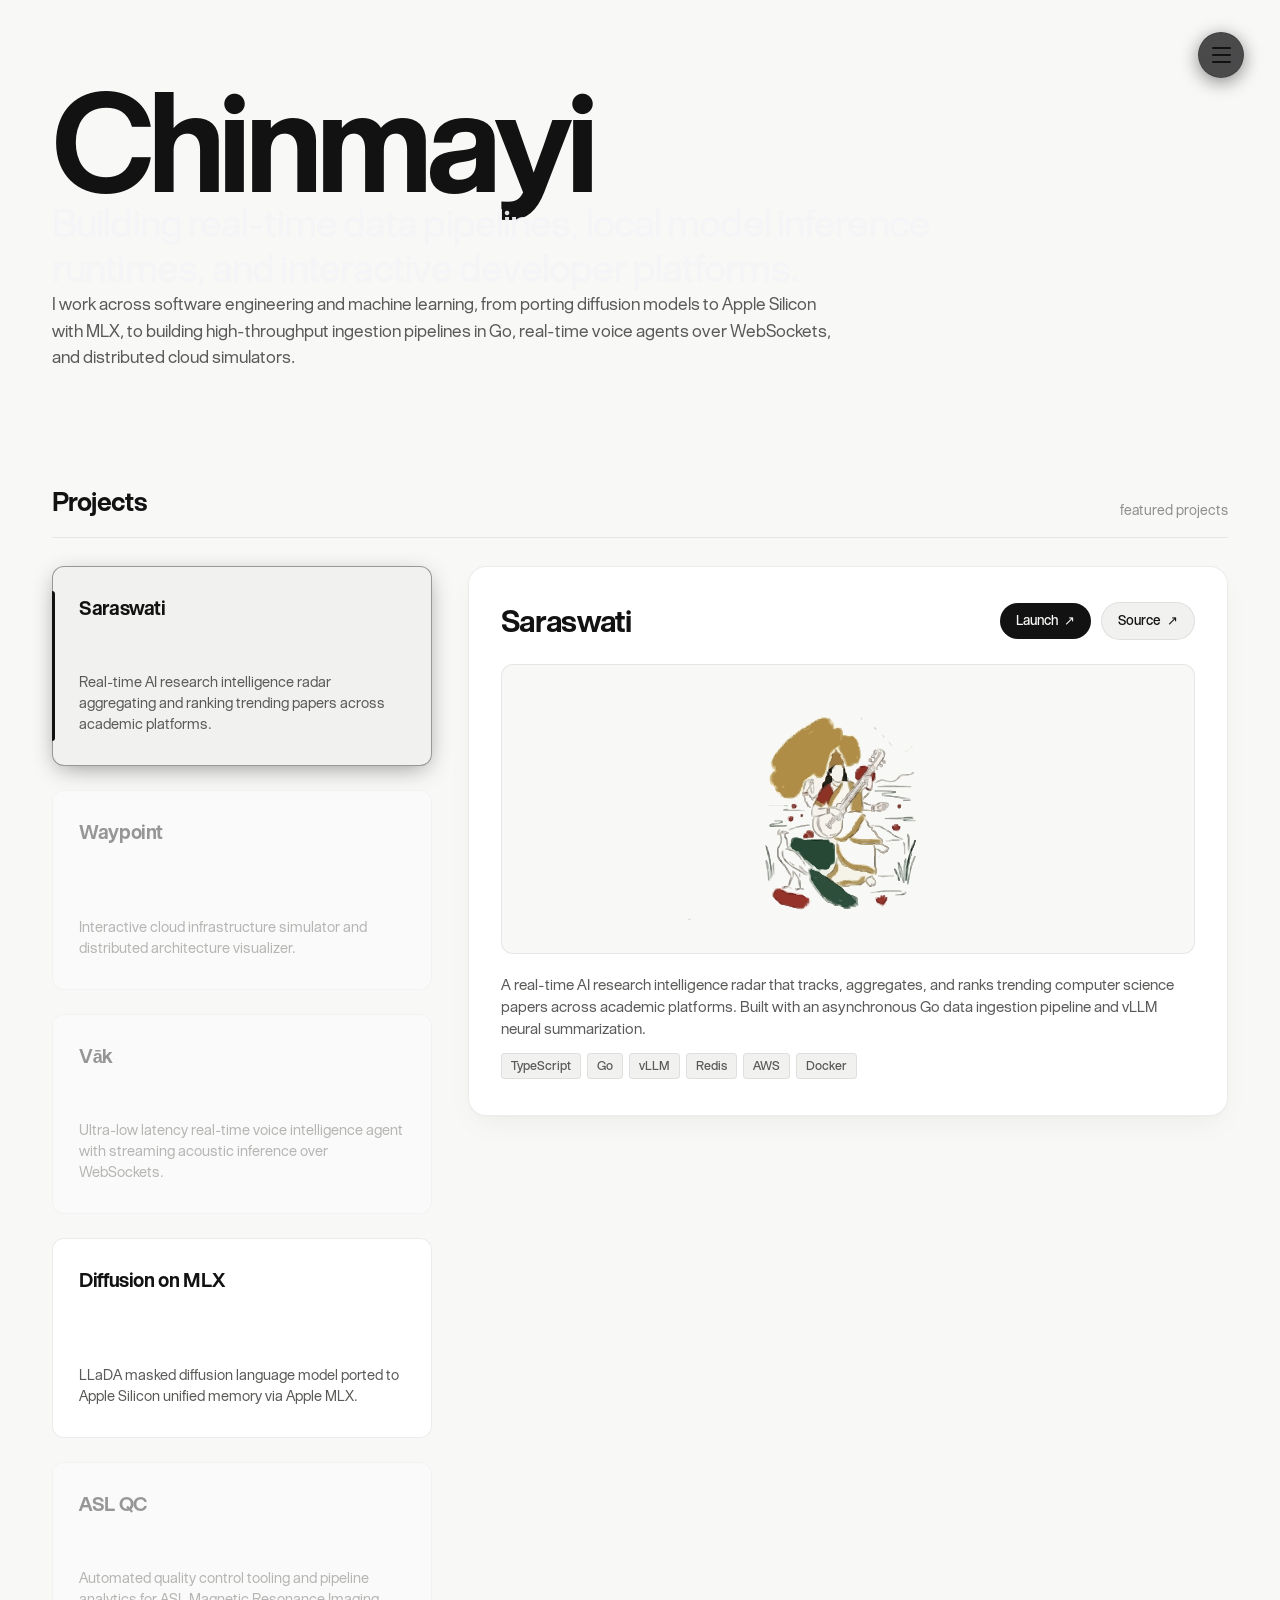
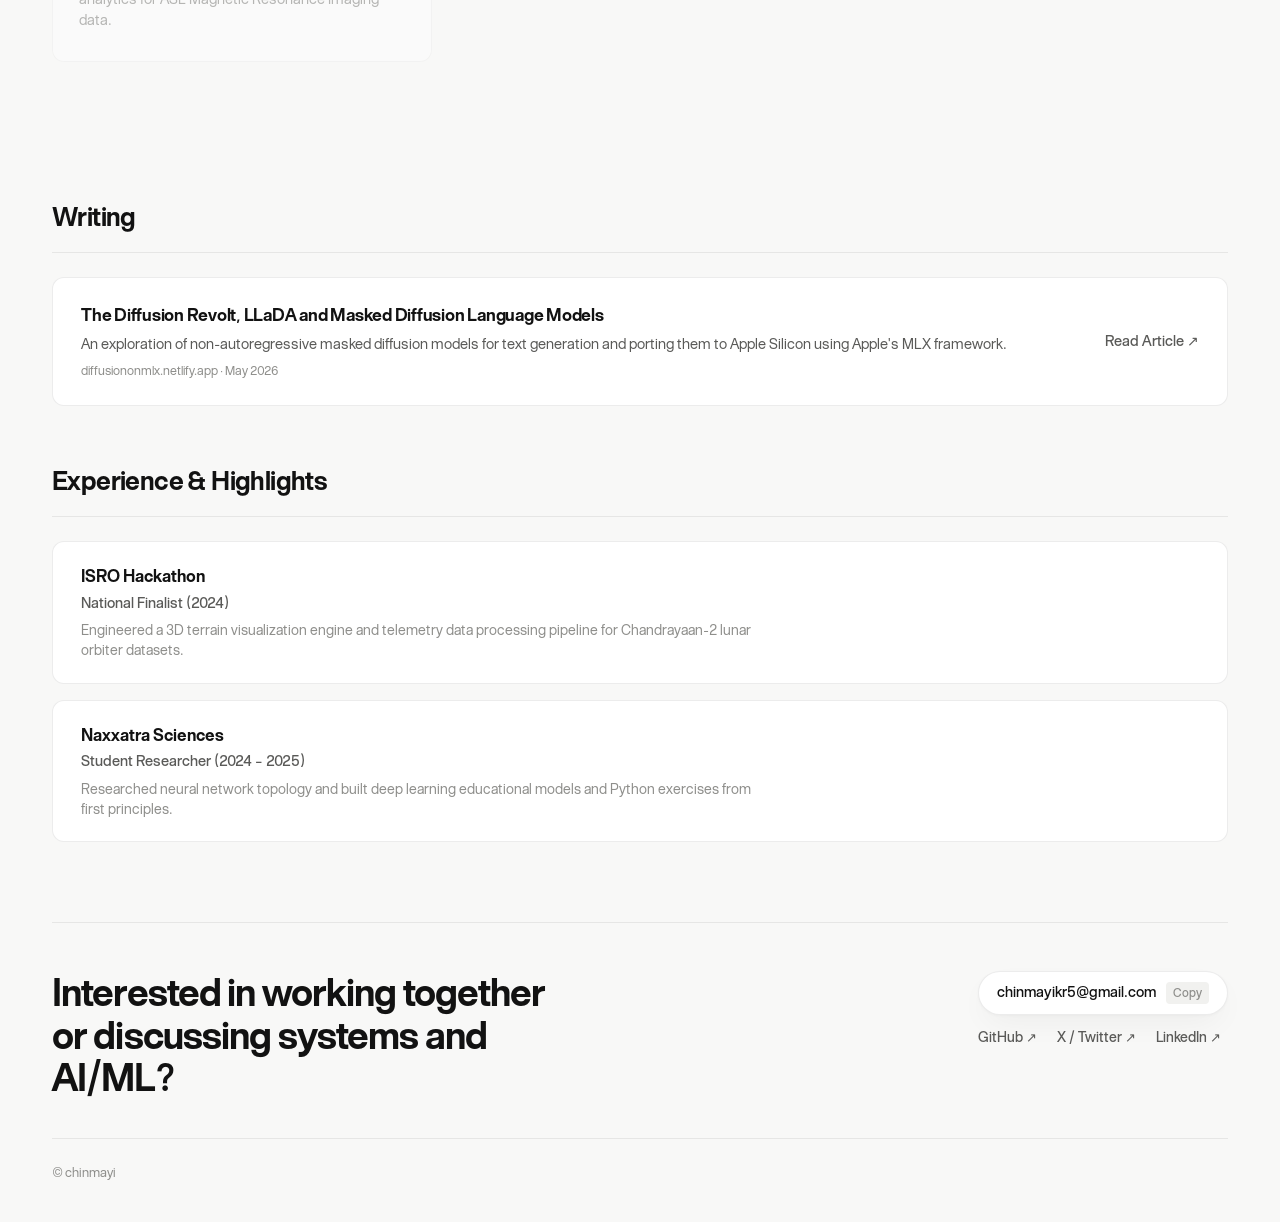
==== commit 04e9b869: "gaga" ====
--- a/index.html
+++ b/index.html
@@ -68,17 +68,17 @@
     <section class="hero-section" aria-label="Introduction">
       <div class="hero-brand-masthead">
         <h1 class="hero-brand-title">Chinmayi</h1>
-      </div>
-
-      <p class="hero-statement">
-        Building real-time data pipelines, local model inference runtimes, and interactive developer platforms.
-      </p>
-
-      <p class="hero-bio-text">
-        I work across software engineering and machine learning, from porting diffusion models to Apple Silicon with
-        MLX, to building high-throughput ingestion pipelines in Go, real-time voice agents over WebSockets, and
-        distributed cloud simulators.
-      </p>
+
+
+        <p class="hero-statement">
+          Building real-time data pipelines, local model inference runtimes, and interactive developer platforms.
+        </p>
+
+        <p class="hero-bio-text">
+          I work across software engineering and machine learning, from porting diffusion models to Apple Silicon with
+          MLX, to building high-throughput ingestion pipelines in Go, real-time voice agents over WebSockets, and
+          distributed cloud simulators.
+        </p>
     </section>
 
     <!-- ── Projects Showcase (Scroll-Driven Interactive Deck) ──── -->
@@ -272,7 +272,7 @@
         image: "/sarasvg.svg",
         stack: ["TypeScript", "Go", "vLLM", "Redis", "AWS", "Docker"],
         live: "https://d22a5eltm3ki72.cloudfront.net/",
-        source: "https://github.com/Chinmayi-KR"
+        source: "https://github.com/rizzler13/saraswati"
       },
       {
         title: "Waypoint",
@@ -280,7 +280,7 @@
         image: "/cloudsvg.svg",
         stack: ["Next.js", "React Flow", "MDX", "TailwindCSS"],
         live: "https://d30924xgb9fh2u.cloudfront.net/",
-        source: "https://github.com/Chinmayi-KR"
+        source: "https://github.com/rizzler13/waypoint"
       },
       {
         title: "Vāk",
@@ -288,15 +288,15 @@
         image: "/vaksvg.svg",
         stack: ["Python", "WebSockets", "Streaming Audio"],
         live: "https://d3bxrzk8mr4zou.cloudfront.net/",
-        source: "https://github.com/rizzler13"
+        source: "https://github.com/rizzler13/vak"
       },
       {
         title: "Diffusion on MLX",
         desc: "Port of the LLaDA masked diffusion language model to Apple Silicon unified memory architecture via Apple MLX. Achieves hardware-optimized local generation without PyTorch runtime overhead by exploiting native unified memory bandwidth.",
         image: "/domsvg.svg",
         stack: ["Python", "Apple MLX", "Diffusion Transformers", "Metal"],
-        live: "https://github.com/Chinmayi-KR/diffusion-mlx",
-        source: "https://github.com/Chinmayi-KR/diffusion-mlx"
+        live: "https://github.com/rizzler13/mlx-d",
+        source: "https://github.com/rizzler13/mlx-d"
       },
       {
         title: "ASL QC",
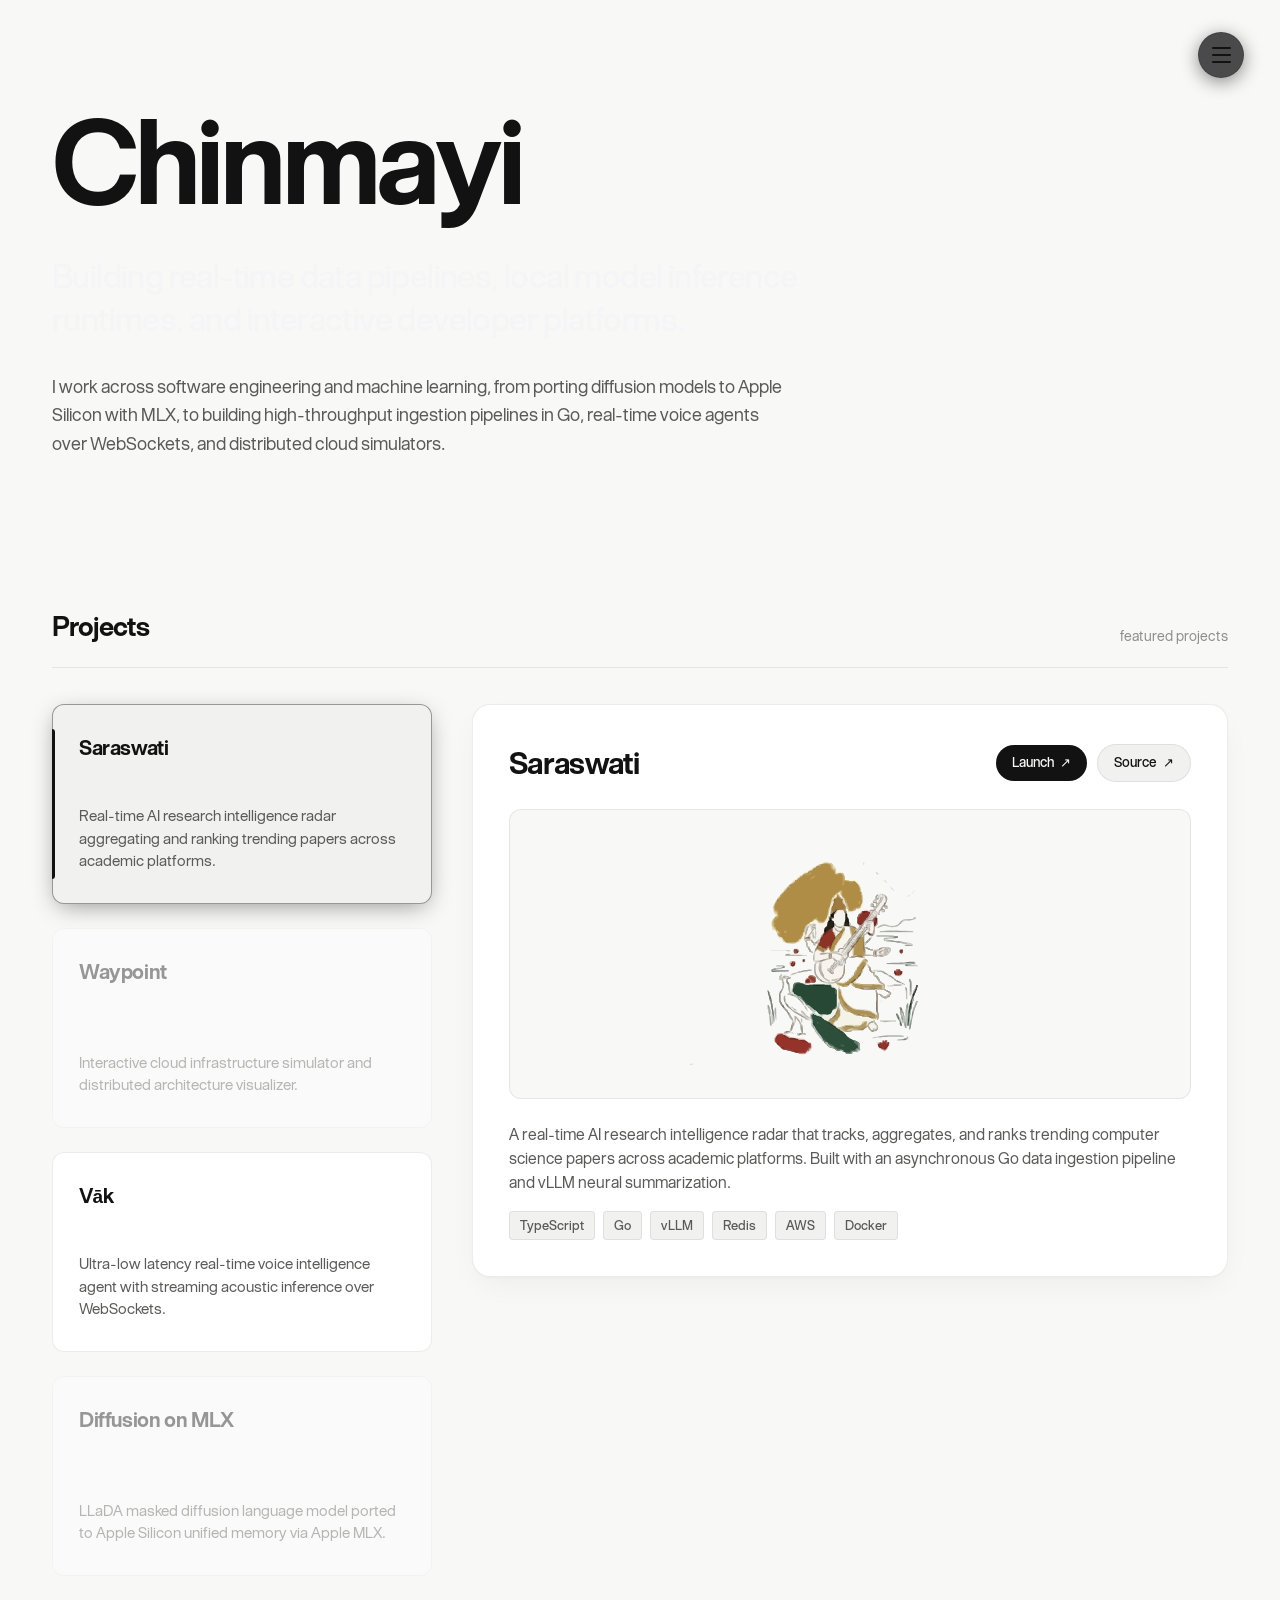
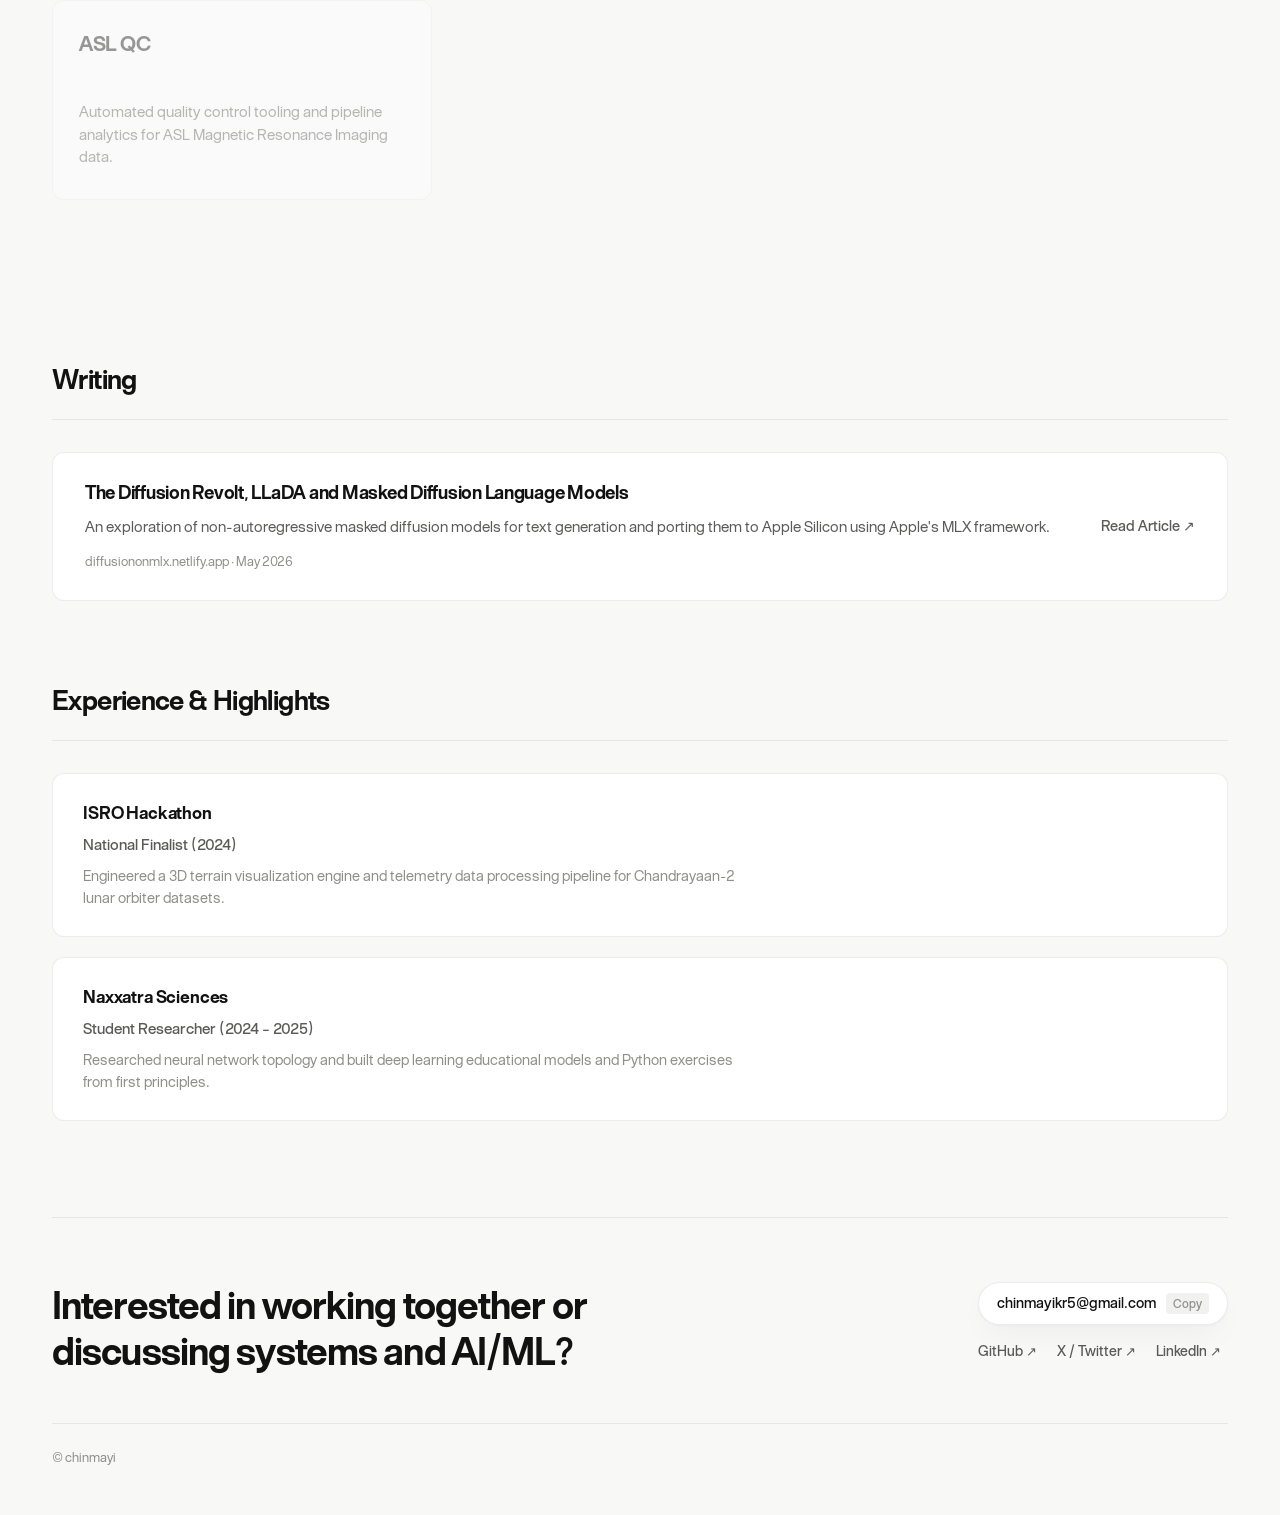
==== commit c9325044: "fixed spacing" ====
--- a/index.html
+++ b/index.html
@@ -68,17 +68,17 @@
     <section class="hero-section" aria-label="Introduction">
       <div class="hero-brand-masthead">
         <h1 class="hero-brand-title">Chinmayi</h1>
-
-
-        <p class="hero-statement">
-          Building real-time data pipelines, local model inference runtimes, and interactive developer platforms.
-        </p>
-
-        <p class="hero-bio-text">
-          I work across software engineering and machine learning, from porting diffusion models to Apple Silicon with
-          MLX, to building high-throughput ingestion pipelines in Go, real-time voice agents over WebSockets, and
-          distributed cloud simulators.
-        </p>
+      </div>
+
+      <p class="hero-statement">
+        Building real-time data pipelines, local model inference runtimes, and interactive developer platforms.
+      </p>
+
+      <p class="hero-bio-text">
+        I work across software engineering and machine learning, from porting diffusion models to Apple Silicon with
+        MLX, to building high-throughput ingestion pipelines in Go, real-time voice agents over WebSockets, and
+        distributed cloud simulators.
+      </p>
     </section>
 
     <!-- ── Projects Showcase (Scroll-Driven Interactive Deck) ──── -->
--- a/style.css
+++ b/style.css
@@ -339,10 +339,10 @@
 
 /* ── Hero Section (Direct, clean, no jargon) ───────────────────── */
 .hero-section {
-  padding: 84px 0 52px;
-  display: flex;
-  flex-direction: column;
-  gap: 20px;
+  padding: 104px 0 68px;
+  display: flex;
+  flex-direction: column;
+  gap: 32px;
 }
 
 .hero-brand-masthead {
@@ -351,30 +351,30 @@
 
 .hero-brand-title {
   font-family: var(--font-brand);
-  font-size: clamp(4.2rem, 10.5vw, 8rem);
+  font-size: clamp(3.8rem, 8.5vw, 6.8rem);
   font-weight: 700;
-  letter-spacing: -0.05em;
-  line-height: 0.92;
+  letter-spacing: -0.04em;
+  line-height: 1.06;
   color: var(--ink-primary);
   margin: 0;
   display: inline-block;
 }
 
 .hero-statement {
-  font-size: clamp(1.65rem, 2.8vw, 2.35rem);
-  font-weight: 500;
-  line-height: 1.25;
-  letter-spacing: -0.025em;
-  color: rgba(244, 244, 246, 0.92);
-  max-width: 920px;
+  font-size: clamp(1.45rem, 2.35vw, 2.15rem);
+  font-weight: 500;
+  line-height: 1.42;
+  letter-spacing: -0.02em;
+  color: rgba(244, 244, 246, 0.94);
+  max-width: 860px;
   margin: 0;
 }
 
 .hero-bio-text {
-  font-size: 16px;
-  line-height: 1.65;
+  font-size: 16.5px;
+  line-height: 1.74;
   color: var(--ink-secondary);
-  max-width: 780px;
+  max-width: 740px;
   margin: 0;
 }
 
@@ -383,13 +383,13 @@
   display: flex;
   align-items: flex-end;
   justify-content: space-between;
-  padding-bottom: 16px;
-  margin-top: 56px;
+  padding-bottom: 20px;
+  margin-top: 80px;
   border-bottom: 1px solid var(--border-hairline);
 }
 
 .section-title {
-  font-size: 1.5rem;
+  font-size: 1.55rem;
   font-weight: 600;
   letter-spacing: -0.025em;
 }
@@ -410,8 +410,8 @@
 .systems-deck {
   display: grid;
   grid-template-columns: 380px 1fr;
-  gap: 36px;
-  margin-top: 28px;
+  gap: 40px;
+  margin-top: 36px;
   align-items: start;
   position: relative;
 }
@@ -476,16 +476,17 @@
 }
 
 .deck-item-name {
-  font-size: 18px;
+  font-size: 19px;
   font-weight: 600;
   letter-spacing: -0.02em;
   color: var(--ink-primary);
-  line-height: 1.3;
+  line-height: 1.35;
+  margin-bottom: 4px;
 }
 
 .deck-item-tagline {
-  font-size: 13.5px;
-  line-height: 1.55;
+  font-size: 14px;
+  line-height: 1.6;
   color: var(--ink-secondary);
 }
 
@@ -494,11 +495,11 @@
   background: var(--bg-surface);
   border: 1px solid var(--border-hairline);
   border-radius: var(--radius-lg);
-  padding: 32px;
+  padding: 36px;
   box-shadow: var(--shadow-subtle);
   display: flex;
   flex-direction: column;
-  gap: 20px;
+  gap: 24px;
   position: sticky;
   top: 96px;
   min-height: 550px;
@@ -613,45 +614,45 @@
 .viewport-footer {
   display: flex;
   flex-direction: column;
-  gap: 12px;
+  gap: 16px;
 }
 
 .viewport-desc {
-  font-size: 14px;
-  line-height: 1.6;
+  font-size: 14.5px;
+  line-height: 1.65;
   color: var(--ink-secondary);
 }
 
 .viewport-stack-pills {
   display: flex;
   flex-wrap: wrap;
-  gap: 6px;
+  gap: 8px;
 }
 
 .stack-tag-pill {
-  font-size: 11.5px;
+  font-size: 12px;
   font-weight: 500;
   color: var(--ink-secondary);
   background: var(--bg-subtle);
   border: 1px solid var(--border-hairline);
-  padding: 3px 9px;
+  padding: 4px 10px;
   border-radius: var(--radius-xs);
 }
 
 /* ── Authentic Writing (No made-up articles) ───────────────────── */
 .writing-container {
-  margin-top: 24px;
+  margin-top: 32px;
 }
 
 .writing-card {
   background: var(--bg-surface);
   border: 1px solid var(--border-hairline);
   border-radius: var(--radius-md);
-  padding: 24px 28px;
+  padding: 28px 32px;
   display: flex;
   align-items: center;
   justify-content: space-between;
-  gap: 20px;
+  gap: 28px;
   transition: all var(--transition-quick);
 }
 
@@ -664,26 +665,27 @@
 .writing-info {
   display: flex;
   flex-direction: column;
-  gap: 6px;
+  gap: 10px;
 }
 
 .writing-headline {
-  font-size: 16px;
+  font-size: 17px;
   font-weight: 600;
   letter-spacing: -0.015em;
   color: var(--ink-primary);
+  line-height: 1.45;
 }
 
 .writing-summary {
-  font-size: 13.5px;
+  font-size: 14px;
   color: var(--ink-secondary);
-  line-height: 1.5;
+  line-height: 1.62;
 }
 
 .writing-meta-tag {
-  font-size: 11.5px;
+  font-size: 12px;
   color: var(--ink-tertiary);
-  margin-top: 2px;
+  margin-top: 4px;
 }
 
 .writing-arrow-btn {
@@ -704,15 +706,15 @@
 .experience-list {
   display: flex;
   flex-direction: column;
-  gap: 16px;
-  margin-top: 24px;
+  gap: 20px;
+  margin-top: 32px;
 }
 
 .experience-item {
   background: var(--bg-surface);
   border: 1px solid var(--border-hairline);
   border-radius: var(--radius-md);
-  padding: 22px 28px;
+  padding: 26px 30px;
   display: flex;
   justify-content: space-between;
   align-items: flex-start;
@@ -723,57 +725,58 @@
 .experience-content {
   display: flex;
   flex-direction: column;
-  gap: 4px;
+  gap: 8px;
   max-width: 680px;
 }
 
 .experience-org {
-  font-size: 15.5px;
+  font-size: 16px;
   font-weight: 600;
   color: var(--ink-primary);
+  letter-spacing: -0.01em;
 }
 
 .experience-role {
+  font-size: 14px;
+  font-weight: 500;
+  color: var(--ink-secondary);
+}
+
+.experience-desc {
   font-size: 13.5px;
-  font-weight: 500;
-  color: var(--ink-secondary);
-}
-
-.experience-desc {
-  font-size: 13px;
   color: var(--ink-tertiary);
-  line-height: 1.55;
+  line-height: 1.62;
   margin-top: 2px;
 }
 
 /* ── Minimal Footer / Contact ──────────────────────────────────── */
 .footer-shell {
-  margin-top: 80px;
+  margin-top: 96px;
   border-top: 1px solid var(--border-hairline);
-  padding: 48px 0 40px;
+  padding: 64px 0 48px;
 }
 
 .footer-top {
   display: flex;
   align-items: flex-start;
   justify-content: space-between;
-  gap: 28px;
+  gap: 36px;
   flex-wrap: wrap;
-  margin-bottom: 40px;
+  margin-bottom: 48px;
 }
 
 .footer-heading {
   font-size: clamp(1.6rem, 2.8vw, 2.2rem);
   font-weight: 600;
   letter-spacing: -0.025em;
-  line-height: 1.2;
-  max-width: 500px;
+  line-height: 1.32;
+  max-width: 540px;
 }
 
 .footer-contact-actions {
   display: flex;
   flex-direction: column;
-  gap: 12px;
+  gap: 16px;
 }
 
 .copy-email-card {
@@ -931,18 +934,114 @@
   }
   
   .hero-section {
-    padding: 72px 0 40px;
+    padding: 80px 0 44px;
+    gap: 22px;
+  }
+
+  .hero-brand-masthead {
+    margin-bottom: 2px;
   }
   
   .hero-brand-title {
-    font-size: 3.8rem;
+    font-size: clamp(3.2rem, 13vw, 4.2rem);
+    line-height: 1.08;
   }
 
   .hero-statement {
     font-size: 1.35rem;
+    line-height: 1.42;
+  }
+
+  .hero-bio-text {
+    font-size: 15px;
+    line-height: 1.68;
+  }
+
+  .section-header-row {
+    margin-top: 56px;
   }
   
   .viewport-canvas-frame {
     height: 220px;
   }
+}
+
+/* ── Archive Projects Showcase (/projects) ─────────────────────── */
+.archive-project-list {
+  display: flex;
+  flex-direction: column;
+  gap: 24px;
+  margin-top: 20px;
+  padding-bottom: 60px;
+}
+
+.archive-card {
+  background: var(--bg-surface);
+  border: 1px solid var(--border-hairline);
+  border-radius: var(--radius-md);
+  padding: 30px;
+  display: grid;
+  grid-template-columns: 1fr 280px;
+  gap: 32px;
+  align-items: center;
+  transition: all var(--transition-quick);
+}
+
+.archive-card:hover {
+  border-color: var(--border-medium);
+  background: var(--bg-hover);
+  transform: translateY(-1px);
+}
+
+.archive-card-details {
+  display: flex;
+  flex-direction: column;
+  gap: 14px;
+}
+
+.archive-card-title {
+  font-size: 1.4rem;
+  font-weight: 600;
+  letter-spacing: -0.02em;
+}
+
+.archive-card-title a {
+  color: var(--ink-primary);
+}
+
+.archive-card-desc {
+  font-size: 14.5px;
+  line-height: 1.65;
+  color: var(--ink-secondary);
+}
+
+.archive-card-preview {
+  background: var(--bg-page);
+  border: 1px solid var(--border-hairline);
+  border-radius: var(--radius-sm);
+  height: 180px;
+  display: flex;
+  align-items: center;
+  justify-content: center;
+  padding: 16px;
+  overflow: hidden;
+}
+
+.archive-card-preview img {
+  max-height: 100%;
+  width: auto;
+  object-fit: contain;
+}
+
+@media (max-width: 768px) {
+  .archive-card {
+    grid-template-columns: 1fr;
+    gap: 20px;
+    padding: 24px;
+  }
+
+  .archive-card-preview {
+    order: -1;
+    height: 160px;
+  }
 }
